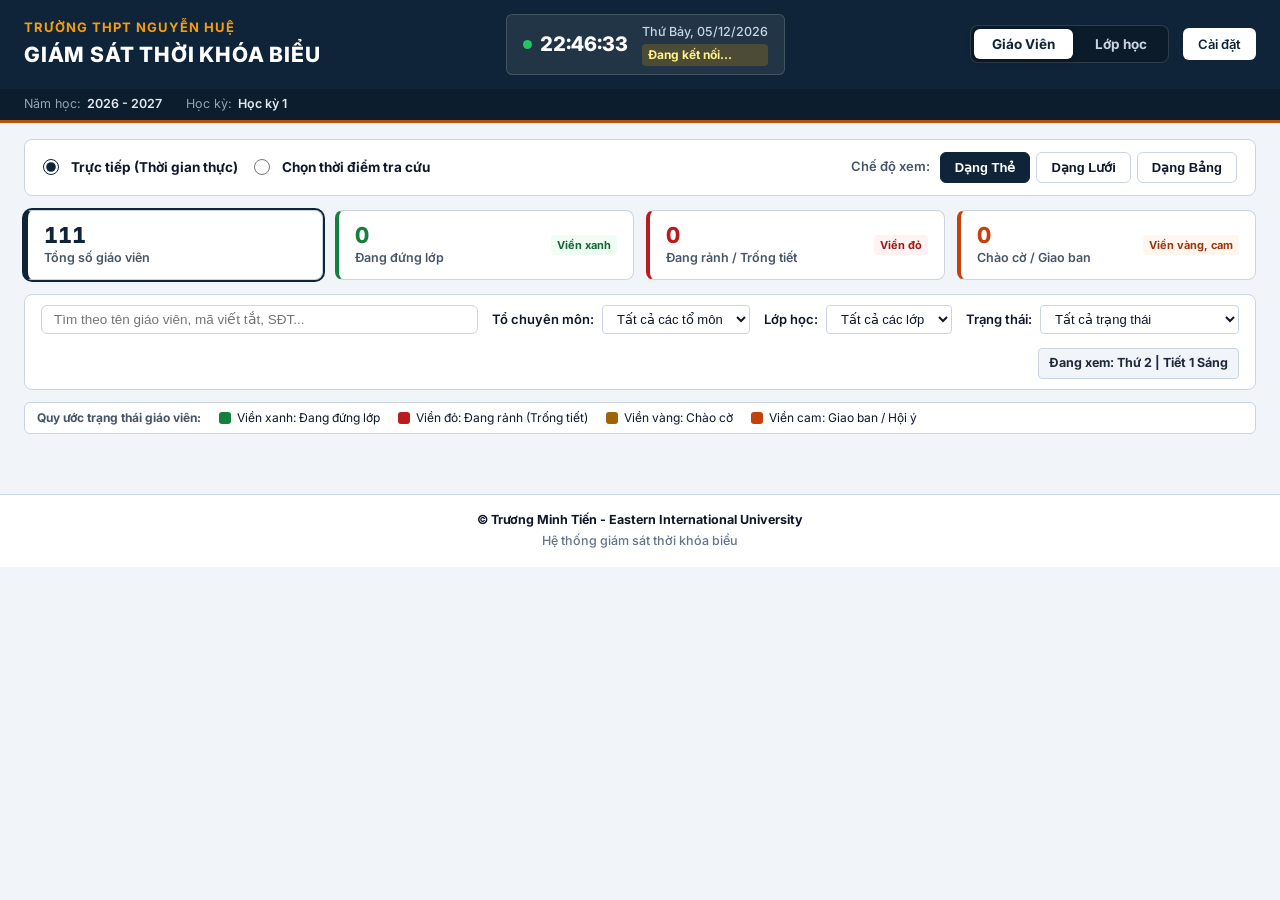
==== SourceCode/static/index.html @ 955590b8 "Security hardening: OWASP Top 10, remove demo login, enhance teacher profile display" ====
<!DOCTYPE html>
<html lang="vi">
<head>
    <meta charset="UTF-8">
    <meta name="viewport" content="width=device-width, initial-scale=1.0">
    <title>TRƯỜNG THPT NGUYỄN HUỆ - GIÁM SÁT THỜI KHÓA BIỂU</title>
    <link rel="stylesheet" href="style.css">
    <link rel="preconnect" href="https://fonts.googleapis.com">
    <link rel="preconnect" href="https://fonts.gstatic.com" crossorigin>
    <link href="https://fonts.googleapis.com/css2?family=Inter:wght@400;500;600;700;800&display=swap" rel="stylesheet">
    <!-- Google Identity Services for Google Login -->
    <script src="https://accounts.google.com/gsi/client" async defer></script>
</head>
<body>

    <!-- LOGIN GATE OVERLAY (Bảo vệ truy cập nội bộ khi chạy Web) -->
    <div class="login-gate-overlay" id="loginGateOverlay" style="display: none;">
        <div class="login-gate-card">
            <div class="login-gate-header">
                <div class="login-school-badge">THPT NGUYỄN HUỆ</div>
                <h2 class="login-gate-title">HỆ THỐNG GIÁM SÁT THỜI KHÓA BIỂU</h2>
                <p class="login-gate-subtitle">Cổng tra cứu thời khóa biểu & điều hành giảng dạy theo thời gian thực</p>
            </div>

            <div class="login-gate-body">
                <div class="login-notice-box">
                    <div class="login-notice-icon">
                        <svg width="20" height="20" viewBox="0 0 24 24" fill="none" stroke="currentColor" stroke-width="2">
                            <rect x="3" y="11" width="18" height="11" rx="2" ry="2"></rect>
                            <path d="M7 11V7a5 5 0 0 1 10 0v4"></path>
                        </svg>
                    </div>
                    <div>
                        <strong style="display: block; margin-bottom: 2px;">Cổng thông tin nội bộ nhà trường:</strong>
                        <span>Hệ thống chỉ dành cho Ban Giám hiệu và Cán bộ Giáo viên. Vui lòng đăng nhập bằng tài khoản Google do ngành cấp (<strong>@ninhthuan.edu.vn</strong>) để tiếp tục.</span>
                    </div>
                </div>

                <!-- Google Sign In Button Container -->
                <div class="google-signin-wrapper">
                    <div id="googleSignInBtnContainer"></div>
                </div>

                <!-- Login Alert Message -->
                <div class="login-error-alert" id="loginErrorAlert" style="display: none;"></div>
            </div>

            <div class="login-gate-footer">
                <div>&copy; Trương Minh Tiến - Eastern International University</div>
            </div>
        </div>
    </div>

    <!-- TOP HEADER -->
    <header class="app-header">
        <div class="header-container">
            <div class="header-branding">
                <div class="brand-titles">
                    <div class="school-name" id="schoolName">TRƯỜNG THPT NGUYỄN HUỆ</div>
                    <h1 class="system-title">GIÁM SÁT THỜI KHÓA BIỂU</h1>
                </div>
            </div>

            <!-- Real-time Live Badge -->
            <div class="header-live-panel">
                <div class="live-clock">
                    <span class="live-indicator"></span>
                    <span class="clock-time" id="liveClock">--:--:--</span>
                </div>
                <div class="live-date-period">
                    <span class="live-date" id="liveDate">Đang tải ngày...</span>
                    <span class="live-period-badge" id="livePeriodBadge">Đang kết nối...</span>
                </div>
            </div>

            <!-- Top Actions: 2 Navigation Tabs, User Profile & Cài Đặt Dropdown -->
            <div class="header-actions">
                <div class="header-nav-tabs">
                    <button class="nav-tab-btn active" id="btnNavTeacher" title="Chuyển sang Giám sát theo Giáo viên">
                        Giáo Viên
                    </button>
                    <button class="nav-tab-btn" id="btnNavClass" title="Chuyển sang Giám sát theo Lớp học">
                        Lớp học
                    </button>
                </div>

                <!-- User Profile Badge (Google Login) -->
                <div class="user-profile-badge" id="userProfileBadge" style="display: none;">
                    <img id="userAvatarImg" class="user-avatar" src="" alt="avatar" style="display: none;" />
                    <div id="userAvatarInitial" class="user-initial">GV</div>
                    <div class="user-info-text">
                        <span id="userDisplayName" class="user-name">Giáo viên</span>
                        <span id="userDisplayEmail" class="user-email">email@domain.com</span>
                    </div>
                </div>

                <div class="settings-dropdown-wrapper" id="settingsDropdownWrapper">
                    <button class="btn btn-settings-menu" id="btnSettingsToggle" type="button" title="Mở danh mục Cài đặt và Tiện ích">
                        Cài đặt
                    </button>
                    <div class="settings-dropdown-menu" id="settingsDropdownMenu" style="display: none;">
                        <button class="settings-menu-item" id="btnOpenUploadModal">
                            Nạp file TKB (Excel)
                        </button>
                        <button class="settings-menu-item" id="btnOpenBellModal">
                            Khung giờ học
                        </button>
                        <button class="settings-menu-item" id="btnOpenGuideModal">
                            Hướng dẫn sử dụng
                        </button>
                        <div class="settings-menu-divider"></div>
                        <button class="settings-menu-item item-danger" id="btnMenuLogout" style="display: none;">
                            Đăng xuất tài khoản
                        </button>
                        <button class="settings-menu-item item-danger" id="btnTriggerExit">
                            Thoát chương trình
                        </button>
                    </div>
                </div>
            </div>
        </div>

        <!-- SUB HEADER -->
        <div class="sub-header-bar">
            <div class="meta-tag">
                <span class="meta-label">Năm học:</span>
                <span class="meta-value" id="metaYear">2026 - 2027</span>
            </div>
            <div class="meta-tag">
                <span class="meta-label">Học kỳ:</span>
                <span class="meta-value" id="metaSemester">Học kỳ 1</span>
            </div>
        </div>
    </header>

    <!-- MAIN CONTAINER -->
    <main class="main-content">

        <!-- TIME CONTROLLER & VIEW SWITCHER (Dùng chung cho cả Giáo viên và Lớp học) -->
        <section class="control-panel card">
            <div class="panel-left">
                <!-- Mode Toggle -->
                <div class="time-mode-selector">
                    <label class="radio-label">
                        <input type="radio" name="timeMode" value="realtime" id="modeRealtime" checked>
                        <span class="radio-custom"></span>
                        <span class="mode-text"><strong>Trực tiếp (Thời gian thực)</strong></span>
                    </label>
                    <label class="radio-label">
                        <input type="radio" name="timeMode" value="custom" id="modeCustom">
                        <span class="radio-custom"></span>
                        <span class="mode-text"><strong>Chọn thời điểm tra cứu</strong></span>
                    </label>
                </div>

                <!-- Custom Pickers -->
                <div class="custom-time-pickers" id="customTimePickers" style="display: none;">
                    <div class="picker-group">
                        <label for="selectDay">Thứ:</label>
                        <select id="selectDay" class="form-select">
                            <option value="2">Thứ 2</option>
                            <option value="3">Thứ 3</option>
                            <option value="4">Thứ 4</option>
                            <option value="5">Thứ 5</option>
                            <option value="6">Thứ 6</option>
                            <option value="7">Thứ 7</option>
                        </select>
                    </div>

                    <div class="picker-group">
                        <label for="selectSession">Buổi:</label>
                        <select id="selectSession" class="form-select">
                            <option value="sang">Buổi Sáng</option>
                            <option value="chieu">Buổi Chiều</option>
                        </select>
                    </div>

                    <div class="picker-group">
                        <label for="selectPeriod">Tiết:</label>
                        <select id="selectPeriod" class="form-select">
                            <option value="1">Tiết 1</option>
                            <option value="2">Tiết 2</option>
                            <option value="3">Tiết 3</option>
                            <option value="4">Tiết 4</option>
                            <option value="5">Tiết 5</option>
                        </select>
                    </div>

                    <button class="btn btn-primary btn-sm" id="btnApplyCustomTime">Tra cứu</button>
                </div>
            </div>

            <div class="panel-right">
                <!-- View Mode Switcher: Dạng Thẻ, Dạng Lưới, Dạng Bảng -->
                <div class="view-switch-group">
                    <span class="view-label">Chế độ xem:</span>
                    <button class="btn-toggle active" id="btnViewCard" title="Xem danh sách thẻ chi tiết">
                        Dạng Thẻ
                    </button>
                    <button class="btn-toggle" id="btnViewGrid" title="Xem dạng lưới nhỏ gọn">
                        Dạng Lưới
                    </button>
                    <button class="btn-toggle" id="btnViewTable" title="Xem bảng thời khóa biểu tuần">
                        Dạng Bảng
                    </button>
                </div>
            </div>
        </section>

        <!-- ========================================================= -->
        <!-- TAB 1: QUẢN LÝ THEO GIÁO VIÊN                             -->
        <!-- ========================================================= -->
        <div id="sectionTeacherManagement">
            <!-- KPI STATS SUMMARY BAR FOR TEACHERS -->
            <section class="kpi-stats-grid">
                <div class="kpi-card kpi-total active" id="filterCardTotal" title="Bấm vào để xem tất cả giáo viên">
                    <div class="kpi-info">
                        <span class="kpi-num" id="statTotal">111</span>
                        <span class="kpi-title">Tổng số giáo viên</span>
                    </div>
                </div>

                <div class="kpi-card kpi-teaching" id="filterCardTeaching" title="Bấm vào để lọc giáo viên đang đứng lớp">
                    <div class="kpi-info">
                        <span class="kpi-num" id="statTeaching">0</span>
                        <span class="kpi-title">Đang đứng lớp</span>
                    </div>
                    <span class="kpi-badge">Viền xanh</span>
                </div>

                <div class="kpi-card kpi-free" id="filterCardFree" title="Bấm vào để lọc giáo viên đang rảnh">
                    <div class="kpi-info">
                        <span class="kpi-num" id="statFree">0</span>
                        <span class="kpi-title">Đang rảnh / Trống tiết</span>
                    </div>
                    <span class="kpi-badge">Viền đỏ</span>
                </div>

                <div class="kpi-card kpi-special" id="filterCardSpecial" title="Bấm vào để lọc giáo viên giao ban, chào cờ">
                    <div class="kpi-info">
                        <span class="kpi-num" id="statSpecial">0</span>
                        <span class="kpi-title">Chào cờ / Giao ban</span>
                    </div>
                    <span class="kpi-badge">Viền vàng, cam</span>
                </div>
            </section>

            <!-- FILTERS TOOLBAR FOR TEACHERS -->
            <section class="filter-toolbar card" id="filterToolbar">
                <div class="filter-item search-box">
                    <input type="text" id="searchInput" placeholder="Tìm theo tên giáo viên, mã viết tắt, SĐT..." autocomplete="off">
                    <button class="btn-clear" id="btnClearSearch" title="Xóa tìm kiếm">&times;</button>
                </div>

                <div class="filter-item">
                    <label for="filterSubject">Tổ chuyên môn:</label>
                    <select id="filterSubject" class="form-select">
                        <option value="all">Tất cả các tổ môn</option>
                    </select>
                </div>

                <div class="filter-item">
                    <label for="filterClass">Lớp học:</label>
                    <select id="filterClass" class="form-select">
                        <option value="all">Tất cả các lớp</option>
                    </select>
                </div>

                <div class="filter-item">
                    <label for="filterStatus">Trạng thái:</label>
                    <select id="filterStatus" class="form-select">
                        <option value="all">Tất cả trạng thái</option>
                        <option value="teaching">Đang đứng lớp (Viền xanh)</option>
                        <option value="free">Đang rảnh (Viền đỏ)</option>
                        <option value="special">Giao ban / Chào cờ</option>
                        <option value="homeroom">Có làm chủ nhiệm</option>
                    </select>
                </div>

                <div class="filter-item current-time-display">
                    <span class="badge-time" id="targetTimeLabel">Đang xem: Thứ 2 | Tiết 1 Sáng</span>
                </div>
            </section>

            <!-- LEGEND BAR FOR TEACHERS -->
            <section class="legend-bar" id="legendBar">
                <span class="legend-title">Quy ước trạng thái giáo viên:</span>
                <span class="legend-item"><span class="legend-dot dot-green"></span> Viền xanh: Đang đứng lớp</span>
                <span class="legend-item"><span class="legend-dot dot-red"></span> Viền đỏ: Đang rảnh (Trống tiết)</span>
                <span class="legend-item"><span class="legend-dot dot-yellow"></span> Viền vàng: Chào cờ</span>
                <span class="legend-item"><span class="legend-dot dot-orange"></span> Viền cam: Giao ban / Hội ý</span>
            </section>

            <!-- VIEW 1: DẠNG THẺ GIÁO VIÊN -->
            <section class="view-content" id="sectionCardView">
                <div class="teachers-card-grid" id="teachersCardGrid">
                    <!-- Populated via JS -->
                </div>
                <div class="empty-state" id="emptyStateCards" style="display: none;">
                    <h3>Không tìm thấy giáo viên nào</h3>
                    <p>Vui lòng thử lại với từ khóa hoặc bộ lọc khác.</p>
                    <button class="btn btn-secondary btn-sm" id="btnResetFiltersCards">Xóa bộ lọc</button>
                </div>
            </section>

            <!-- VIEW 2: DẠNG LƯỚI GIÁO VIÊN -->
            <section class="view-content" id="sectionGridView" style="display: none;">
                <div class="teachers-compact-grid" id="teachersCompactGrid">
                    <!-- Populated via JS -->
                </div>
                <div class="empty-state" id="emptyStateGrid" style="display: none;">
                    <h3>Không tìm thấy giáo viên nào</h3>
                    <p>Vui lòng thử lại với từ khóa hoặc bộ lọc khác.</p>
                    <button class="btn btn-secondary btn-sm" id="btnResetFiltersGrid">Xóa bộ lọc</button>
                </div>
            </section>

            <!-- VIEW 3: DẠNG BẢNG GIÁO VIÊN -->
            <section class="view-content" id="sectionTableView" style="display: none;">
                <div class="table-header-bar card">
                    <div>
                        <h3 class="section-title">BẢNG THỜI KHÓA BIỂU TOÀN TRƯỜNG THEO GIÁO VIÊN</h3>
                        <p class="section-subtitle">Bấm vào bất kỳ ô tiết học nào để xem danh sách giáo viên đứng lớp/rảnh. Bấm vào cột Tiết hoặc Khung giờ để chỉnh sửa giờ học.</p>
                    </div>
                    <div class="table-actions">
                        <button class="btn btn-secondary btn-sm" id="btnEditBellSchedule" title="Chỉnh sửa khung giờ vào học / tan học">
                            Chỉnh sửa khung giờ
                        </button>
                        <button class="btn btn-secondary btn-sm" id="btnRefreshTable" title="Tải lại bảng thời khóa biểu">
                            Làm mới
                        </button>
                    </div>
                </div>

                <div class="matrix-table-wrapper card">
                    <table class="matrix-table" id="matrixTable">
                        <thead>
                            <tr>
                                <th class="col-session">Buổi</th>
                                <th class="col-period">Tiết</th>
                                <th class="col-time">Khung giờ</th>
                                <th class="col-day">Thứ Hai</th>
                                <th class="col-day">Thứ Ba</th>
                                <th class="col-day">Thứ Tư</th>
                                <th class="col-day">Thứ Năm</th>
                                <th class="col-day">Thứ Sáu</th>
                                <th class="col-day">Thứ Bảy</th>
                            </tr>
                        </thead>
                        <tbody id="matrixTableBody">
                            <!-- Populated via JS -->
                        </tbody>
                    </table>
                </div>
            </section>
        </div>

        <!-- ========================================================= -->
        <!-- TAB 2: QUẢN LÝ THEO LỚP HỌC                               -->
        <!-- ========================================================= -->
        <div id="sectionClassManagement" style="display: none;">
            <!-- KPI STATS SUMMARY BAR FOR CLASSES -->
            <section class="kpi-stats-grid">
                <div class="kpi-card kpi-total active" id="filterCardClassTotal" title="Bấm vào để xem tất cả các lớp">
                    <div class="kpi-info">
                        <span class="kpi-num" id="statClassTotal">56</span>
                        <span class="kpi-title">Tổng số lớp học</span>
                    </div>
                </div>

                <div class="kpi-card kpi-teaching" id="filterCardClassLearning" title="Bấm vào để lọc lớp đang có tiết học">
                    <div class="kpi-info">
                        <span class="kpi-num" id="statClassLearning">0</span>
                        <span class="kpi-title">Lớp đang học</span>
                    </div>
                    <span class="kpi-badge">Viền xanh</span>
                </div>

                <div class="kpi-card kpi-free" id="filterCardClassFree" title="Bấm vào để lọc lớp đang trống tiết hoặc nghỉ">
                    <div class="kpi-info">
                        <span class="kpi-num" id="statClassFree">0</span>
                        <span class="kpi-title">Trống tiết / Đang nghỉ</span>
                    </div>
                    <span class="kpi-badge">Viền đỏ</span>
                </div>

                <div class="kpi-card kpi-special" id="filterCardClassSpecial" title="Bấm vào để lọc lớp chào cờ, sinh hoạt">
                    <div class="kpi-info">
                        <span class="kpi-num" id="statClassSpecial">0</span>
                        <span class="kpi-title">Chào cờ / Sinh hoạt</span>
                    </div>
                    <span class="kpi-badge">Viền vàng, cam</span>
                </div>
            </section>

            <!-- FILTERS TOOLBAR FOR CLASSES -->
            <section class="filter-toolbar card" id="filterToolbarClass">
                <div class="filter-item search-box">
                    <input type="text" id="searchClassInput" placeholder="Tìm theo tên lớp, môn học, giáo viên dạy, GVCN..." autocomplete="off">
                    <button class="btn-clear" id="btnClearSearchClass" title="Xóa tìm kiếm">&times;</button>
                </div>

                <div class="filter-item">
                    <label for="filterClassGrade">Khối học:</label>
                    <select id="filterClassGrade" class="form-select">
                        <option value="all">Tất cả các khối</option>
                        <option value="10">Khối 10</option>
                        <option value="11">Khối 11</option>
                        <option value="12">Khối 12</option>
                    </select>
                </div>

                <div class="filter-item">
                    <label for="filterClassSubject">Môn học đang học:</label>
                    <select id="filterClassSubject" class="form-select">
                        <option value="all">Tất cả các môn</option>
                    </select>
                </div>

                <div class="filter-item">
                    <label for="filterClassHomeroom">Giáo viên chủ nhiệm:</label>
                    <select id="filterClassHomeroom" class="form-select">
                        <option value="all">Tất cả GVCN</option>
                    </select>
                </div>

                <div class="filter-item">
                    <label for="filterClassStatus">Trạng thái:</label>
                    <select id="filterClassStatus" class="form-select">
                        <option value="all">Tất cả trạng thái</option>
                        <option value="learning">Đang học (Viền xanh)</option>
                        <option value="free">Trống tiết / Nghỉ (Viền đỏ)</option>
                        <option value="special">Chào cờ / Sinh hoạt</option>
                    </select>
                </div>

                <div class="filter-item current-time-display">
                    <span class="badge-time" id="targetTimeLabelClass">Đang xem: Thứ 2 | Tiết 1 Sáng</span>
                </div>
            </section>

            <!-- LEGEND BAR FOR CLASSES -->
            <section class="legend-bar" id="legendBarClass">
                <span class="legend-title">Quy ước trạng thái lớp học:</span>
                <span class="legend-item"><span class="legend-dot dot-green"></span> Viền xanh: Lớp đang học</span>
                <span class="legend-item"><span class="legend-dot dot-red"></span> Viền đỏ: Trống tiết (Đang nghỉ)</span>
                <span class="legend-item"><span class="legend-dot dot-yellow"></span> Viền vàng: Chào cờ</span>
                <span class="legend-item"><span class="legend-dot dot-orange"></span> Viền cam: Sinh hoạt / Chuyên đề</span>
            </section>

            <!-- VIEW 1: DẠNG THẺ LỚP HỌC -->
            <section class="view-content" id="sectionClassCardView">
                <div class="classes-card-grid" id="classesCardGrid">
                    <!-- Populated via JS -->
                </div>
                <div class="empty-state" id="emptyStateClassCards" style="display: none;">
                    <h3>Không tìm thấy lớp học nào</h3>
                    <p>Vui lòng thử lại với từ khóa hoặc bộ lọc khác.</p>
                    <button class="btn btn-secondary btn-sm" id="btnResetFiltersClassCards">Xóa bộ lọc</button>
                </div>
            </section>

            <!-- VIEW 2: DẠNG LƯỚI LỚP HỌC -->
            <section class="view-content" id="sectionClassGridView" style="display: none;">
                <div class="classes-compact-grid" id="classesCompactGrid">
                    <!-- Populated via JS -->
                </div>
                <div class="empty-state" id="emptyStateClassGrid" style="display: none;">
                    <h3>Không tìm thấy lớp học nào</h3>
                    <p>Vui lòng thử lại với từ khóa hoặc bộ lọc khác.</p>
                    <button class="btn btn-secondary btn-sm" id="btnResetFiltersClassGrid">Xóa bộ lọc</button>
                </div>
            </section>

            <!-- VIEW 3: DẠNG BẢNG LỚP HỌC -->
            <section class="view-content" id="sectionClassTableView" style="display: none;">
                <div class="table-header-bar card">
                    <div>
                        <h3 class="section-title">BẢNG THỜI KHÓA BIỂU TOÀN TRƯỜNG THEO LỚP HỌC</h3>
                        <p class="section-subtitle">Bấm vào bất kỳ ô tiết học nào để xem danh sách chi tiết các lớp học/lớp trống. Bấm vào cột Tiết hoặc Khung giờ để chỉnh sửa giờ học.</p>
                    </div>
                    <div class="table-actions">
                        <div class="picker-group-inline">
                            <label for="selectClassForSchedule" style="font-size: 13px; font-weight: 600; color: var(--text-muted);">Xem TKB 1 lớp:</label>
                            <select id="selectClassForSchedule" class="form-select form-select-sm" style="min-width: 140px;">
                                <option value="">-- Chọn lớp xem TKB --</option>
                            </select>
                        </div>
                        <button class="btn btn-secondary btn-sm" id="btnEditBellScheduleClass" title="Chỉnh sửa khung giờ vào học / tan học">
                            Chỉnh sửa khung giờ
                        </button>
                        <button class="btn btn-secondary btn-sm" id="btnRefreshClassTable" title="Tải lại bảng thời khóa biểu lớp">
                            Làm mới
                        </button>
                    </div>
                </div>

                <div class="matrix-table-wrapper card">
                    <table class="matrix-table" id="classMatrixTable">
                        <thead>
                            <tr>
                                <th class="col-session">Buổi</th>
                                <th class="col-period">Tiết</th>
                                <th class="col-time">Khung giờ</th>
                                <th class="col-day">Thứ Hai</th>
                                <th class="col-day">Thứ Ba</th>
                                <th class="col-day">Thứ Tư</th>
                                <th class="col-day">Thứ Năm</th>
                                <th class="col-day">Thứ Sáu</th>
                                <th class="col-day">Thứ Bảy</th>
                            </tr>
                        </thead>
                        <tbody id="classMatrixTableBody">
                            <!-- Populated via JS -->
                        </tbody>
                    </table>
                </div>
            </section>
        </div>

    </main>

    <!-- FOOTER COPYRIGHT -->
    <footer class="app-footer">
        <div class="footer-title">&copy; Trương Minh Tiến - Eastern International University</div>
        <div class="footer-sub">Hệ thống giám sát thời khóa biểu</div>
    </footer>

    <!-- MODAL 1: CHI TIẾT Ô TIẾT HỌC -->
    <div class="modal-overlay" id="cellDetailModal">
        <div class="modal-box modal-lg">
            <div class="modal-header">
                <div>
                    <h3 class="modal-title" id="cellDetailTitle">Chi tiết Tiết học</h3>
                    <p class="modal-subtitle" id="cellDetailSubtitle">Danh sách phân bổ giáo viên</p>
                </div>
                <button class="btn-close-modal" id="btnCloseCellModal">&times;</button>
            </div>
            <div class="modal-tabs">
                <button class="modal-tab active" id="tabTeaching">
                    Đang đứng lớp (<span id="countModalTeaching">0</span>)
                </button>
                <button class="modal-tab" id="tabFree">
                    Đang rảnh / Trống tiết (<span id="countModalFree">0</span>)
                </button>
                <button class="modal-tab" id="tabSpecialModal">
                    Giao ban / Chào cờ (<span id="countModalSpecial">0</span>)
                </button>
            </div>
            <div class="modal-body">
                <div class="tab-pane active" id="paneTeaching">
                    <div class="table-responsive">
                        <table class="data-table">
                            <thead>
                                <tr>
                                    <th width="45">STT</th>
                                    <th>Họ và Tên Giáo viên</th>
                                    <th>Số điện thoại</th>
                                    <th>Mã TKB</th>
                                    <th>Tổ Bộ Môn</th>
                                    <th>Môn Giảng Dạy</th>
                                    <th>Lớp Học</th>
                                </tr>
                            </thead>
                            <tbody id="tbodyTeaching"></tbody>
                        </table>
                    </div>
                </div>

                <div class="tab-pane" id="paneFree">
                    <div class="pane-action-bar">
                        <span class="text-muted">Danh sách giáo viên rảnh để bố trí dạy thay hoặc phân công việc:</span>
                        <button class="btn btn-secondary btn-sm" id="btnCopyFreeList">
                            Sao chép danh sách
                        </button>
                    </div>
                    <div class="table-responsive">
                        <table class="data-table">
                            <thead>
                                <tr>
                                    <th width="45">STT</th>
                                    <th>Họ và Tên Giáo viên</th>
                                    <th>Số điện thoại</th>
                                    <th>Mã TKB</th>
                                    <th>Tổ Bộ Môn</th>
                                    <th>Lớp Chủ Nhiệm</th>
                                    <th>Định mức (Tiết/tuần)</th>
                                </tr>
                            </thead>
                            <tbody id="tbodyFree"></tbody>
                        </table>
                    </div>
                </div>

                <div class="tab-pane" id="paneSpecial">
                    <div class="table-responsive">
                        <table class="data-table">
                            <thead>
                                <tr>
                                    <th width="45">STT</th>
                                    <th>Họ và Tên Giáo viên</th>
                                    <th>Số điện thoại</th>
                                    <th>Mã TKB</th>
                                    <th>Tổ Bộ Môn</th>
                                    <th>Nội dung Hoạt động</th>
                                </tr>
                            </thead>
                            <tbody id="tbodySpecial"></tbody>
                        </table>
                    </div>
                </div>
            </div>
            <div class="modal-footer">
                <button class="btn btn-secondary" id="btnDismissCellModal">Đóng</button>
            </div>
        </div>
    </div>

    <!-- MODAL 2: THỜI KHÓA BIỂU TUẦN CỦA GIÁO VIÊN -->
    <div class="modal-overlay" id="teacherScheduleModal">
        <div class="modal-box modal-lg">
            <div class="modal-header">
                <div>
                    <h3 class="modal-title" id="teacherModalName">Thời khóa biểu Giáo viên</h3>
                    <p class="modal-subtitle" id="teacherModalInfo">Tổ chuyên môn & Chủ nhiệm</p>
                </div>
                <button class="btn-close-modal" id="btnCloseTeacherModal">&times;</button>
            </div>
            <div class="modal-body">
                <div class="teacher-overview-card">
                    <div class="t-info-item"><strong>Mã TKB:</strong> <span id="tModalShort"></span></div>
                    <div class="t-info-item"><strong>Số điện thoại:</strong> <span id="tModalPhone"></span></div>
                    <div class="t-info-item"><strong>Tổ bộ môn:</strong> <span id="tModalSubject"></span></div>
                    <div class="t-info-item"><strong>Lớp chủ nhiệm:</strong> <span id="tModalCN"></span></div>
                    <div class="t-info-item"><strong>Tổng số tiết/tuần:</strong> <span id="tModalPeriods"></span></div>
                    <div class="t-info-item"><strong>Phân công:</strong> <span id="tModalDetails"></span></div>
                </div>

                <div class="table-responsive mt-3">
                    <table class="schedule-matrix-table">
                        <thead>
                            <tr>
                                <th>Buổi</th>
                                <th>Tiết</th>
                                <th>Thứ 2</th>
                                <th>Thứ 3</th>
                                <th>Thứ 4</th>
                                <th>Thứ 5</th>
                                <th>Thứ 6</th>
                                <th>Thứ 7</th>
                            </tr>
                        </thead>
                        <tbody id="tbodyTeacherSchedule"></tbody>
                    </table>
                </div>
            </div>
            <div class="modal-footer">
                <button class="btn btn-secondary" id="btnDismissTeacherModal">Đóng</button>
            </div>
        </div>
    </div>

    <!-- MODAL: THỜI KHÓA BIỂU TUẦN CỦA LỚP HỌC -->
    <div class="modal-overlay" id="classScheduleModal">
        <div class="modal-box modal-lg">
            <div class="modal-header">
                <div>
                    <h3 class="modal-title" id="classModalTitle">Thời khóa biểu Lớp học</h3>
                    <p class="modal-subtitle" id="classModalInfo">Thông tin lớp học & GVCN</p>
                </div>
                <button class="btn-close-modal" id="btnCloseClassModal">&times;</button>
            </div>
            <div class="modal-body">
                <div class="teacher-overview-card">
                    <div class="t-info-item"><strong>Lớp:</strong> <span id="cModalName"></span></div>
                    <div class="t-info-item"><strong>Khối:</strong> <span id="cModalGrade"></span></div>
                    <div class="t-info-item"><strong>Ca học:</strong> <span id="cModalShift"></span></div>
                    <div class="t-info-item"><strong>Giáo viên chủ nhiệm:</strong> <span id="cModalGVCN"></span></div>
                    <div class="t-info-item"><strong>SĐT GVCN:</strong> <span id="cModalGVCNPhone"></span></div>
                    <div class="t-info-item"><strong>Tổng số tiết học/tuần:</strong> <span id="cModalTotalPeriods"></span></div>
                </div>

                <h4 style="margin: 16px 0 8px; font-size: 14px; font-weight: 700; color: var(--primary-navy);">
                    BẢNG THỜI KHÓA BIỂU TUẦN CHI TIẾT (10 TIẾT)
                </h4>
                <div class="table-responsive">
                    <table class="schedule-matrix-table">
                        <thead>
                            <tr>
                                <th>Buổi</th>
                                <th>Tiết</th>
                                <th>Thứ Hai</th>
                                <th>Thứ Ba</th>
                                <th>Thứ Tư</th>
                                <th>Thứ Năm</th>
                                <th>Thứ Sáu</th>
                                <th>Thứ Bảy</th>
                            </tr>
                        </thead>
                        <tbody id="tbodyClassSchedule"></tbody>
                    </table>
                </div>
            </div>
            <div class="modal-footer">
                <button class="btn btn-secondary" id="btnDismissClassModal">Đóng</button>
            </div>
        </div>
    </div>

    <!-- MODAL: CHI TIẾT Ô TIẾT HỌC CỦA CÁC LỚP -->
    <div class="modal-overlay" id="classCellDetailModal">
        <div class="modal-box modal-lg">
            <div class="modal-header">
                <div>
                    <h3 class="modal-title" id="classCellDetailTitle">Chi tiết Tiết học - Toàn trường theo Lớp</h3>
                    <p class="modal-subtitle" id="classCellDetailSubtitle">Danh sách lớp đang học & trống tiết</p>
                </div>
                <button class="btn-close-modal" id="btnCloseClassCellModal">&times;</button>
            </div>
            <div class="modal-tabs">
                <button class="modal-tab active" id="tabClassLearning">
                    Lớp đang học (<span id="countClassModalLearning">0</span>)
                </button>
                <button class="modal-tab" id="tabClassFree">
                    Trống tiết / Nghỉ (<span id="countClassModalFree">0</span>)
                </button>
                <button class="modal-tab" id="tabClassSpecialModal">
                    Chào cờ / Sinh hoạt (<span id="countClassModalSpecial">0</span>)
                </button>
            </div>
            <div class="modal-body">
                <div class="tab-pane active" id="paneClassLearning">
                    <div class="table-responsive">
                        <table class="data-table">
                            <thead>
                                <tr>
                                    <th width="45">STT</th>
                                    <th>Lớp Học</th>
                                    <th>Khối</th>
                                    <th>Ca</th>
                                    <th>Môn Giảng Dạy</th>
                                    <th>Giáo viên Đứng lớp</th>
                                    <th>SĐT Giáo viên</th>
                                    <th>Giáo viên Chủ nhiệm</th>
                                </tr>
                            </thead>
                            <tbody id="tbodyClassLearning"></tbody>
                        </table>
                    </div>
                </div>

                <div class="tab-pane" id="paneClassFree">
                    <div class="pane-action-bar">
                        <span class="text-muted">Danh sách các lớp hiện đang trống tiết hoặc không có lịch học ở khung giờ này:</span>
                        <button class="btn btn-secondary btn-sm" id="btnCopyClassFreeList">
                            Sao chép danh sách
                        </button>
                    </div>
                    <div class="table-responsive">
                        <table class="data-table">
                            <thead>
                                <tr>
                                    <th width="45">STT</th>
                                    <th>Lớp Học</th>
                                    <th>Khối</th>
                                    <th>Ca học chính</th>
                                    <th>Giáo viên Chủ nhiệm</th>
                                    <th>SĐT GVCN</th>
                                    <th>Ghi chú</th>
                                </tr>
                            </thead>
                            <tbody id="tbodyClassFree"></tbody>
                        </table>
                    </div>
                </div>

                <div class="tab-pane" id="paneClassSpecial">
                    <div class="table-responsive">
                        <table class="data-table">
                            <thead>
                                <tr>
                                    <th width="45">STT</th>
                                    <th>Lớp Học</th>
                                    <th>Khối</th>
                                    <th>Nội dung Hoạt động</th>
                                    <th>Giáo viên Chủ nhiệm</th>
                                    <th>SĐT GVCN</th>
                                </tr>
                            </thead>
                            <tbody id="tbodyClassSpecial"></tbody>
                        </table>
                    </div>
                </div>
            </div>
            <div class="modal-footer">
                <button class="btn btn-secondary" id="btnDismissClassCellModal">Đóng</button>
            </div>
        </div>
    </div>

    <!-- MODAL 3: NẠP FILE EXCEL MỚI -->
    <div class="modal-overlay" id="uploadModal">
        <div class="modal-box">
            <div class="modal-header">
                <div>
                    <h3 class="modal-title">Nạp file Thời khóa biểu mới (Excel)</h3>
                    <p class="modal-subtitle">Tải lên file Excel (.xlsx, .xls) đã cập nhật</p>
                </div>
                <button class="btn-close-modal" id="btnCloseUploadModal">&times;</button>
            </div>
            <div class="modal-body">
                <div class="upload-guide-alert">
                    <strong>Định dạng file yêu cầu:</strong> File Excel thời khóa biểu chuẩn gồm các sheet:
                    <ul>
                        <li><code>PCGD</code>: Bảng phân công giảng dạy toàn trường.</li>
                        <li><code>TKB_GV_SC</code>: Thời khóa biểu giáo viên cả ngày.</li>
                        <li><code>TKB_LOP_SC</code>: Thời khóa biểu các lớp.</li>
                    </ul>
                </div>

                <div class="dropzone" id="dropzone">
                    <h4>Kéo thả file Excel vào đây</h4>
                    <p class="text-muted">hoặc bấm vào nút bên dưới để chọn file từ máy tính</p>
                    <input type="file" id="fileInput" accept=".xlsx, .xls" style="display: none;">
                    <button class="btn btn-primary btn-sm" id="btnBrowseFile">Chọn file Excel</button>
                    <div class="selected-file-info" id="selectedFileInfo" style="display: none;"></div>
                </div>

                <div class="upload-status" id="uploadStatus" style="display: none;"></div>
            </div>
            <div class="modal-footer">
                <button class="btn btn-secondary" id="btnDismissUploadModal">Hủy</button>
                <button class="btn btn-primary" id="btnSubmitUpload" disabled>Bắt đầu Nạp file</button>
            </div>
        </div>
    </div>

    <!-- MODAL: CÀI ĐẶT KHUNG GIỜ HỌC -->
    <div class="modal-overlay" id="bellScheduleModal">
        <div class="modal-box modal-lg" style="max-width: 780px;">
            <div class="modal-header">
                <div>
                    <h3 class="modal-title">CÀI ĐẶT KHUNG GIỜ HỌC</h3>
                    <p class="modal-subtitle">Cấu trúc chuẩn 10 tiết (5 tiết Sáng & 5 tiết Chiều) - Cho phép sửa thủ công từng tiết</p>
                </div>
                <button class="btn-close-modal" id="btnCloseBellModal">&times;</button>
            </div>
            <div class="modal-body">
                <div class="bell-modal-notice">
                    <strong>Hướng dẫn sử dụng:</strong> Thầy có thể gõ trực tiếp giờ bắt đầu và kết thúc (định dạng <code>HH:MM</code>, ví dụ: <code>07:00</code>, <code>07:45</code>) vào từng ô. Bấm nút <strong>Lưu</strong> ở từng dòng để cập nhật riêng tiết đó, hoặc bấm <strong>Lưu tất cả thay đổi</strong> ở góc dưới để cập nhật toàn bộ.
                </div>

                <div class="table-responsive mt-2">
                    <table class="bell-manage-table">
                        <thead>
                            <tr>
                                <th width="120">Buổi / Tiết</th>
                                <th>Giờ bắt đầu</th>
                                <th width="20" class="text-center">-</th>
                                <th>Giờ kết thúc</th>
                                <th width="110" class="text-center">Thời lượng</th>
                                <th width="90" class="text-center">Thao tác</th>
                            </tr>
                        </thead>
                        <tbody id="tbodyBellManage">
                            <!-- Populated dynamically via JS -->
                        </tbody>
                    </table>
                </div>

                <div class="bell-recess-info" id="bellRecessInfo">
                    <!-- Dynamic calculated recess & lunch breaks -->
                </div>
            </div>
            <div class="modal-footer" style="display: flex; justify-content: space-between; align-items: center;">
                <button class="btn btn-secondary" id="btnResetBellSchedule" style="color: #b91c1c; border-color: #fca5a5;">
                    Khôi phục giờ chuẩn
                </button>
                <div style="display: flex; gap: 8px;">
                    <button class="btn btn-secondary" id="btnDismissBellModal">Đóng</button>
                    <button class="btn btn-primary" id="btnSaveAllBellSchedule">Lưu tất cả thay đổi</button>
                </div>
            </div>
        </div>
    </div>

    <!-- MODAL 4: HƯỚNG DẪN SỬ DỤNG -->
    <div class="modal-overlay" id="guideModal">
        <div class="modal-box modal-lg" style="max-width: 920px;">
            <div class="modal-header">
                <div>
                    <h3 class="modal-title">HƯỚNG DẪN SỬ DỤNG HỆ THỐNG</h3>
                    <p class="modal-subtitle">Dành cho Thầy Hiệu trưởng và Ban Giám hiệu</p>
                </div>
                <button class="btn-close-modal" id="btnCloseGuideModal">&times;</button>
            </div>
            <div class="modal-body guide-modal-body">
                <!-- Mục 1: Ý nghĩa màu sắc -->
                <div class="guide-section">
                    <h4 class="guide-sec-title">1. Quy ước Màu sắc Trạng thái Giáo viên</h4>
                    <p class="guide-desc">Hệ thống phân biệt trạng thái giáo viên ngay tại thời điểm hiện tại thông qua viền màu sắc nét:</p>
                    <div class="guide-color-grid">
                        <div class="guide-color-item item-green">
                            <strong>Viền Xanh lá</strong>
                            <span>Giáo viên <strong>đang đứng lớp</strong> giảng dạy. Hiển thị rõ môn học và lớp đang dạy (ví dụ: Toán - 12A1).</span>
                        </div>
                        <div class="guide-color-item item-red">
                            <strong>Viền Đỏ</strong>
                            <span>Giáo viên <strong>không có tiết / đang rảnh</strong>. Dùng để nhanh chóng tìm giáo viên bố trí dạy thay hoặc họp đột xuất.</span>
                        </div>
                        <div class="guide-color-item item-yellow">
                            <strong>Viền Vàng</strong>
                            <span>Tiết <strong>Chào cờ</strong> toàn trường (thường vào đầu tuần Thứ 2).</span>
                        </div>
                        <div class="guide-color-item item-orange">
                            <strong>Viền Cam</strong>
                            <span>Tiết <strong>Giao ban / Hội ý</strong> hoặc sinh hoạt chuyên môn của trường.</span>
                        </div>
                    </div>
                    <div class="guide-img-container">
                        <img src="guide_images/guide_card_sample.png" alt="Mẫu thẻ giáo viên viền màu" class="guide-img" onerror="this.style.display='none'">
                        <span class="guide-caption">Hình 1: Thẻ giáo viên với viền màu trạng thái trực quan</span>
                    </div>
                </div>

                <!-- Mục 2: 3 Chế độ xem -->
                <div class="guide-section">
                    <h4 class="guide-sec-title">2. Ba Chế độ Xem (Thẻ, Lưới, Bảng)</h4>
                    <p class="guide-desc">Thầy có thể linh hoạt chuyển đổi giữa 3 chế độ xem trên thanh điều khiển:</p>
                    <div class="guide-img-container">
                        <img src="guide_images/guide_view_modes.png" alt="3 chế độ xem" class="guide-img" onerror="this.style.display='none'">
                        <span class="guide-caption">Hình 2: Các nút chuyển đổi chế độ xem</span>
                    </div>
                    <ul class="guide-list">
                        <li><strong>Dạng Thẻ:</strong> Hiển thị đầy đủ thông tin từng giáo viên (họ tên, mã TKB, tổ môn, lớp chủ nhiệm, định mức tiết). Bấm nút <em>"Xem TKB tuần"</em> trên thẻ để xem chi tiết toàn bộ lịch dạy cả tuần của thầy/cô đó.</li>
                        <li><strong>Dạng Lưới (Xem như album ảnh):</strong> Các ô thẻ nhỏ gọn xếp liền nhau dạng lưới, giúp Thầy nhìn bao quát cùng lúc 111 giáo viên toàn trường trên một màn hình duy nhất mà không phải cuộn trang nhiều. Bấm vào ô bất kỳ để mở lịch tuần.</li>
                        <li><strong>Dạng Bảng:</strong> Hiển thị toàn bộ thời khóa biểu nhà trường từ Thứ 2 đến Thứ 7 theo từng tiết (Sáng & Chiều). Ô tiết học đang diễn ra sẽ tự động phát sáng.</li>
                    </ul>
                </div>

                <!-- Mục 3: Lọc & Tìm kiếm nhanh -->
                <div class="guide-section">
                    <h4 class="guide-sec-title">3. Cách Lọc và Tra cứu Giáo viên</h4>
                    <p class="guide-desc">Thầy có thể lọc danh sách theo nhiều cách rất nhanh chóng:</p>
                    <div class="guide-img-container">
                        <img src="guide_images/guide_stat_boxes.png" alt="4 ô thống kê và lọc" class="guide-img" onerror="this.style.display='none'">
                        <span class="guide-caption">Hình 3: Bấm trực tiếp vào 4 ô thống kê để lọc nhanh</span>
                    </div>
                    <ul class="guide-list">
                        <li><strong>Bấm vào 4 ô thống kê trên cùng:</strong> Bấm ô <em>"Đang đứng lớp"</em> để lọc ngay các thầy cô đang dạy; bấm ô <em>"Đang rảnh"</em> để lọc thầy cô đang trống tiết; bấm <em>"Tổng số giáo viên"</em> để xem lại tất cả.</li>
                        <li><strong>Tìm kiếm theo tên:</strong> Gõ tên hoặc mã viết tắt vào ô tìm kiếm (ví dụ: <em>Hồng</em>, <em>Phi</em>, <em>Toán</em>...).</li>
                        <li><strong>Lọc theo Tổ chuyên môn:</strong> Chọn tổ Toán, Lí, Hóa, Văn, Ngoại ngữ... từ danh sách thả xuống.</li>
                        <li><strong>Tra cứu thời điểm khác:</strong> Chọn <em>"Chọn thời điểm tra cứu"</em> trên thanh điều khiển để xem trước lịch của bất kỳ Thứ / Buổi / Tiết nào trong tuần.</li>
                    </ul>
                </div>

                <!-- Mục 4: Bố trí dạy thay -->
                <div class="guide-section">
                    <h4 class="guide-sec-title">4. Cách Tìm Giáo viên để Bố trí Dạy thay</h4>
                    <ol class="guide-list-ordered">
                        <li>Chuyển sang <strong>Dạng Bảng</strong> (hoặc chọn Thứ/Tiết cần phân công).</li>
                        <li>Bấm trực tiếp vào ô tiết học cần tìm giáo viên dạy thay.</li>
                        <li>Trong cửa sổ chi tiết hiện ra, chuyển sang tab <strong>"Đang rảnh / Trống tiết"</strong>.</li>
                        <li>Bấm nút <strong>"Sao chép danh sách"</strong> để sao chép danh sách các thầy cô rảnh vào bộ nhớ tạm, sau đó dán vào Zalo/văn bản gửi cho bộ phận học vụ điều động ngay lập tức.</li>
                    </ol>
                    <div class="guide-img-container">
                        <img src="guide_images/guide_table_sample.png" alt="Chi tiết tiết học và danh sách giáo viên rảnh" class="guide-img" onerror="this.style.display='none'">
                        <span class="guide-caption">Hình 4: Xem danh sách giáo viên rảnh trong từng tiết</span>
                    </div>
                </div>

                <!-- Mục 5: Nạp file TKB mới & Thoát -->
                <div class="guide-section">
                    <h4 class="guide-sec-title">5. Nạp File Mới & Thoát Phần Mềm</h4>
                    <div class="guide-img-container">
                        <img src="guide_images/guide_buttons.png" alt="Nút Nạp file TKB, Hướng dẫn sử dụng và Thoát" class="guide-img" onerror="this.style.display='none'">
                        <span class="guide-caption">Hình 5: Các nút tác vụ trên thanh tiêu đề</span>
                    </div>
                    <ul class="guide-list">
                        <li><strong>Khi trường đổi Thời khóa biểu mới:</strong> Bấm nút <em>"Nạp file TKB (Excel)"</em> ở góc phải trên cùng, chọn file Excel TKB mới của trường. Hệ thống sẽ tự động cập nhật cơ sở dữ liệu và hiển thị lịch mới ngay trong 2 giây.</li>
                        <li><strong>Khi kết thúc làm việc (Thoát):</strong> Bấm nút <em>"Thoát"</em> màu đỏ ở góc phải trên cùng và bấm <em>"Xác nhận Thoát"</em>, hoặc bấm nút dấu nhân [X] ở góc cửa sổ. Phần mềm sẽ dừng máy chủ và đóng lại an toàn.</li>
                    </ul>
                </div>

                <!-- Mục 6: Chỉnh sửa khung giờ học -->
                <div class="guide-section">
                    <h4 class="guide-sec-title">6. Chỉnh sửa Khung Giờ Học (Cấu trúc 10 Tiết Chuẩn)</h4>
                    <p class="guide-desc">Khi nhà trường điều chỉnh giờ vào học hoặc giờ chuyển tiết, Thầy có thể chỉnh sửa khung giờ học rất dễ dàng và linh hoạt:</p>
                    <ul class="guide-list">
                        <li><strong>Cách 1 (Sửa nhanh trực tiếp trên bảng):</strong> Chuyển sang <strong>Dạng Bảng</strong>, bấm trực tiếp vào bất kỳ ô <em>Tiết</em> hoặc ô <em>Khung giờ</em> nào ở cột bên trái. Ô đó sẽ mở hộp sửa giờ ngay tại chỗ: Thầy gõ giờ bắt đầu và kết thúc rồi bấm nút <strong>Lưu</strong> (hoặc nhấn phím Enter) để lưu ngay.</li>
                        <li><strong>Cách 2 (Bảng quản lý 10 tiết):</strong> Bấm nút <em>"Khung giờ học"</em> trên thanh tiêu đề (hoặc nút <em>"Chỉnh sửa khung giờ"</em> ở Dạng Bảng). Màn hình sẽ hiện toàn bộ 10 tiết (5 tiết Sáng & 5 tiết Chiều). Thầy có thể gõ trực tiếp giờ học cho từng tiết và bấm <strong>Lưu</strong> ở từng dòng hoặc <strong>Lưu tất cả thay đổi</strong> ở cuối bảng.</li>
                        <li><strong>Nhập thủ công dễ dàng:</strong> Cho phép gõ phím trực tiếp các con số theo định dạng <code>HH:MM</code> (ví dụ: 07:15, 08:00) hoặc dùng bộ chọn giờ.</li>
                        <li><strong>Cố định 10 tiết:</strong> Hệ thống giữ nguyên cấu trúc chuẩn 10 tiết (Sáng: Tiết 1 - 5, Chiều: Tiết 1 - 5), chỉ cho phép điều chỉnh khung giờ để bảo toàn tính toàn vẹn học vụ.</li>
                        <li><strong>Tự động tính giờ ra chơi & nghỉ trưa:</strong> Khi thay đổi giờ tiết học, hệ thống sẽ tự động tính lại giờ ra chơi buổi sáng, nghỉ trưa và ra chơi buổi chiều. Đồng hồ giám sát và chỉ số thời gian thực trên thanh tiêu đề cũng sẽ tự động chuyển trạng thái theo giờ mới.</li>
                        <li><strong>Khôi phục giờ chuẩn:</strong> Bất cứ lúc nào Thầy muốn quay lại giờ ban đầu của trường (Sáng 7:00 - 11:20, Chiều 13:15 - 17:35), chỉ cần bấm nút <em>"Khôi phục giờ chuẩn"</em>.</li>
                    </ul>
                </div>
            </div>
            <div class="modal-footer">
                <button class="btn btn-primary" id="btnDismissGuideModal">Đã hiểu, đóng hướng dẫn</button>
            </div>
        </div>
    </div>

    <!-- IN-APP CONFIRMATION MODAL -->
    <div class="modal-overlay" id="appConfirmModal" style="display: none;">
        <div class="modal-box" style="max-width: 440px;">
            <div class="modal-header">
                <h3 class="modal-title" id="appConfirmTitle">Xác nhận</h3>
                <button class="btn-close-modal" id="btnCloseAppConfirm">&times;</button>
            </div>
            <div class="modal-body">
                <p id="appConfirmMessage" style="font-size: 14px; color: var(--text-main); line-height: 1.6;"></p>
            </div>
            <div class="modal-footer">
                <button class="btn btn-secondary" id="btnCancelAppConfirm">Hủy bỏ</button>
                <button class="btn btn-primary" id="btnOkAppConfirm">Đồng ý</button>
            </div>
        </div>
    </div>

    <!-- MODAL 5: XÁC NHẬN THOÁT HỆ THỐNG -->
    <div class="modal-overlay" id="exitConfirmModal">
        <div class="modal-box" style="max-width: 440px;">
            <div class="modal-header">
                <h3 class="modal-title" style="color: #991b1b;">Xác nhận Thoát Hệ thống</h3>
                <button class="btn-close-modal" id="btnCloseExitModal">&times;</button>
            </div>
            <div class="modal-body">
                <p style="font-size: 14px; color: var(--text-main); line-height: 1.6;">
                    Thầy có chắc chắn muốn thoát khỏi chương trình?<br>
                    Máy chủ giám sát thời khóa biểu tại chỗ sẽ được tắt an toàn.
                </p>
            </div>
            <div class="modal-footer">
                <button class="btn btn-secondary" id="btnCancelExit">Hủy bỏ</button>
                <button class="btn btn-danger" id="btnConfirmExit">Xác nhận Thoát</button>
            </div>
        </div>
    </div>

    <!-- FULLSCREEN SHUTDOWN SCREEN -->
    <div class="shutdown-screen" id="shutdownScreen" style="display: none;">
        <div class="shutdown-card">
            <h2>HỆ THỐNG ĐÃ TẮT AN TOÀN</h2>
            <p>Máy chủ giám sát thời khóa biểu đã dừng hoạt động thành công.</p>
            <p class="shutdown-hint">Thầy có thể đóng cửa sổ trình duyệt này hoặc đóng tab hiện tại.</p>
        </div>
    </div>

    <!-- TOAST NOTIFICATION CONTAINER -->
    <div class="toast-container" id="toastContainer"></div>

    <script src="app.js?v=2026092804"></script>
</body>
</html>
---- SourceCode/static/style.css ----
/* =========================================================
   STYLE: TRƯỜNG THPT NGUYỄN HUỆ - GIÁM SÁT THỜI KHÓA BIỂU
   Phong cách: Chuẩn mực sư phạm, hành chính trang trọng
   Tối giản, nghiêm túc, không icon trẻ con
   ========================================================= */

:root {
    --primary-navy: #0f2438;
    --navy-dark: #0a1724;
    --navy-light: #1e3a8a;
    --accent-gold: #b45309;
    
    /* Trạng thái giáo viên chuẩn hành chính */
    --color-green: #15803d;
    --color-green-bg: #f0fdf4;
    --color-green-text: #166534;
    
    --color-red: #b91c1c;
    --color-red-bg: #fef2f2;
    --color-red-text: #991b1b;
    
    --color-yellow: #a16207;
    --color-yellow-bg: #fefce8;
    --color-yellow-text: #854d0e;
    
    --color-orange: #c2410c;
    --color-orange-bg: #fff7ed;
    --color-orange-text: #9a3412;
    
    --bg-page: #f1f5f9;
    --bg-card: #ffffff;
    --text-main: #0f172a;
    --text-muted: #475569;
    --border-light: #cbd5e1;
    --border-subtle: #e2e8f0;
}

* {
    margin: 0;
    padding: 0;
    box-sizing: border-box;
}

body {
    font-family: 'Inter', -apple-system, BlinkMacSystemFont, "Segoe UI", Roboto, sans-serif;
    background-color: var(--bg-page);
    color: var(--text-main);
    line-height: 1.5;
}

/* ================== HEADER ================== */
.app-header {
    background-color: var(--primary-navy);
    color: #ffffff;
    border-bottom: 3px solid var(--accent-gold);
}

.header-container {
    max-width: 1440px;
    margin: 0 auto;
    padding: 14px 24px;
    display: flex;
    align-items: center;
    justify-content: space-between;
    gap: 20px;
    flex-wrap: wrap;
}

.header-branding {
    display: flex;
    align-items: center;
}

.brand-titles .school-name {
    font-size: 13px;
    font-weight: 700;
    letter-spacing: 1px;
    color: #f59e0b;
    text-transform: uppercase;
    margin-bottom: 2px;
}

.brand-titles .system-title {
    font-size: 21px;
    font-weight: 800;
    letter-spacing: 0.8px;
    color: #ffffff;
    text-transform: uppercase;
}

/* Real-time Clock Panel */
.header-live-panel {
    background: rgba(255, 255, 255, 0.08);
    border: 1px solid rgba(255, 255, 255, 0.15);
    border-radius: 6px;
    padding: 8px 16px;
    display: flex;
    align-items: center;
    gap: 14px;
}

.live-clock {
    display: flex;
    align-items: center;
    gap: 8px;
}

.live-indicator {
    width: 9px;
    height: 9px;
    background-color: #22c55e;
    border-radius: 50%;
    display: inline-block;
}

.clock-time {
    font-size: 20px;
    font-weight: 800;
    font-variant-numeric: tabular-nums;
    color: #ffffff;
}

.live-date-period {
    display: flex;
    flex-direction: column;
}

.live-date {
    font-size: 12.5px;
    color: #cbd5e1;
    font-weight: 500;
}

.live-period-badge {
    font-size: 12px;
    font-weight: 700;
    color: #fef08a;
    background: rgba(202, 138, 4, 0.25);
    padding: 2px 6px;
    border-radius: 4px;
    margin-top: 2px;
}

.header-actions {
    display: flex;
    align-items: center;
    gap: 14px;
}

/* Nav tabs: Giáo Viên / Lớp học */
.header-nav-tabs {
    display: flex;
    background: rgba(0, 0, 0, 0.25);
    padding: 3px;
    border-radius: 8px;
    border: 1px solid rgba(255, 255, 255, 0.15);
    gap: 4px;
}

.nav-tab-btn {
    background: transparent;
    color: #cbd5e1;
    font-size: 13.5px;
    font-weight: 700;
    border: none;
    padding: 7px 18px;
    border-radius: 6px;
    cursor: pointer;
    transition: all 0.2s ease;
    font-family: inherit;
}

.nav-tab-btn:hover {
    color: #ffffff;
    background: rgba(255, 255, 255, 0.1);
}

.nav-tab-btn.active {
    background: #ffffff;
    color: var(--primary-navy);
    box-shadow: 0 2px 8px rgba(0, 0, 0, 0.2);
}

/* Settings Dropdown */
.settings-dropdown-wrapper {
    position: relative;
    display: inline-block;
}

.btn-settings-menu {
    background: #ffffff;
    color: var(--primary-navy);
    font-size: 13px;
    font-weight: 700;
    border: 1px solid #cbd5e1;
    padding: 8px 16px;
    border-radius: 6px;
    cursor: pointer;
    transition: background 0.15s, box-shadow 0.15s;
    font-family: inherit;
    display: flex;
    align-items: center;
    gap: 6px;
}

.btn-settings-menu:hover {
    background: #f8fafc;
    box-shadow: 0 2px 6px rgba(0, 0, 0, 0.12);
}

.settings-dropdown-menu {
    position: absolute;
    right: 0;
    top: calc(100% + 6px);
    background: #ffffff;
    min-width: 210px;
    box-shadow: 0 10px 25px rgba(0, 0, 0, 0.25);
    border-radius: 8px;
    border: 1px solid #cbd5e1;
    z-index: 1000;
    padding: 6px 0;
    display: flex;
    flex-direction: column;
}

.settings-menu-item {
    text-align: left;
    width: 100%;
    background: none;
    border: none;
    padding: 10px 18px;
    font-size: 13px;
    font-weight: 600;
    color: var(--primary-navy);
    cursor: pointer;
    transition: background 0.15s;
    font-family: inherit;
}

.settings-menu-item:hover {
    background: #f1f5f9;
}

.settings-menu-item.item-danger {
    color: #dc2626;
}

.settings-menu-item.item-danger:hover {
    background: #fef2f2;
    color: #991b1b;
}

.settings-menu-divider {
    height: 1px;
    background: #e2e8f0;
    margin: 4px 0;
}

/* Sub-header Bar */
.sub-header-bar {
    max-width: 1440px;
    margin: 0 auto;
    padding: 6px 24px;
    background: rgba(0, 0, 0, 0.2);
    display: flex;
    align-items: center;
    gap: 24px;
    font-size: 12.5px;
}

.meta-tag {
    display: flex;
    gap: 6px;
}

.meta-label {
    color: #94a3b8;
}

.meta-value {
    color: #e2e8f0;
    font-weight: 600;
}

/* ================== MAIN CONTENT ================== */
.main-content {
    max-width: 1440px;
    margin: 16px auto;
    padding: 0 24px 30px;
}

.card {
    background: var(--bg-card);
    border-radius: 8px;
    border: 1px solid var(--border-light);
}

/* Control Panel */
.control-panel {
    padding: 12px 18px;
    margin-bottom: 14px;
    display: flex;
    align-items: center;
    justify-content: space-between;
    gap: 16px;
    flex-wrap: wrap;
}

.panel-left {
    display: flex;
    align-items: center;
    gap: 20px;
    flex-wrap: wrap;
}

.time-mode-selector {
    display: flex;
    align-items: center;
    gap: 16px;
}

.radio-label {
    display: flex;
    align-items: center;
    gap: 6px;
    cursor: pointer;
    font-size: 13.5px;
    user-select: none;
}

.radio-label input[type="radio"] {
    accent-color: var(--primary-navy);
    width: 16px;
    height: 16px;
}

.custom-time-pickers {
    display: flex;
    align-items: center;
    gap: 10px;
    background: #f8fafc;
    padding: 4px 10px;
    border-radius: 6px;
    border: 1px solid var(--border-light);
}

.picker-group {
    display: flex;
    align-items: center;
    gap: 6px;
    font-size: 13px;
    font-weight: 600;
}

.form-select {
    padding: 5px 10px;
    border: 1px solid #cbd5e1;
    border-radius: 4px;
    font-size: 13px;
    background-color: #ffffff;
    font-weight: 500;
    color: var(--text-main);
    outline: none;
}

.form-select:focus {
    border-color: var(--navy-light);
}

/* View Mode Buttons */
.view-switch-group {
    display: flex;
    align-items: center;
    gap: 6px;
}

.view-label {
    font-size: 13px;
    font-weight: 600;
    color: var(--text-muted);
    margin-right: 4px;
}

.btn-toggle {
    padding: 7px 14px;
    font-size: 13px;
    font-weight: 700;
    border: 1px solid #cbd5e1;
    background: #ffffff;
    color: var(--text-main);
    border-radius: 6px;
    cursor: pointer;
    transition: all 0.15s;
}

.btn-toggle:hover {
    background: #f1f5f9;
}

.btn-toggle.active {
    background: var(--primary-navy);
    color: #ffffff;
    border-color: var(--primary-navy);
}

/* ================== KPI STATS SUMMARY BAR ================== */
.kpi-stats-grid {
    display: grid;
    grid-template-columns: repeat(auto-fit, minmax(220px, 1fr));
    gap: 12px;
    margin-bottom: 14px;
}

.kpi-card {
    background: #ffffff;
    border-radius: 8px;
    padding: 12px 16px;
    display: flex;
    align-items: center;
    justify-content: space-between;
    border: 1px solid var(--border-light);
    cursor: pointer;
    transition: all 0.15s;
}

.kpi-card:hover {
    border-color: #64748b;
    background: #f8fafc;
}

.kpi-card.active {
    box-shadow: 0 0 0 2px var(--primary-navy);
}

.kpi-info {
    display: flex;
    flex-direction: column;
}

.kpi-num {
    font-size: 22px;
    font-weight: 800;
    line-height: 1.1;
    font-variant-numeric: tabular-nums;
}

.kpi-title {
    font-size: 12.5px;
    color: var(--text-muted);
    font-weight: 600;
    margin-top: 2px;
}

.kpi-badge {
    font-size: 11px;
    font-weight: 700;
    padding: 2px 6px;
    border-radius: 4px;
}

.kpi-total {
    border-left: 4px solid var(--primary-navy);
}
.kpi-total .kpi-num { color: var(--primary-navy); }

.kpi-teaching {
    border-left: 4px solid var(--color-green);
}
.kpi-teaching .kpi-num { color: var(--color-green); }
.kpi-teaching .kpi-badge { background: var(--color-green-bg); color: var(--color-green-text); }

.kpi-free {
    border-left: 4px solid var(--color-red);
}
.kpi-free .kpi-num { color: var(--color-red); }
.kpi-free .kpi-badge { background: var(--color-red-bg); color: var(--color-red-text); }

.kpi-special {
    border-left: 4px solid var(--color-orange);
}
.kpi-special .kpi-num { color: var(--color-orange); }
.kpi-special .kpi-badge { background: var(--color-orange-bg); color: var(--color-orange-text); }

/* ================== FILTER TOOLBAR ================== */
.filter-toolbar {
    padding: 10px 16px;
    margin-bottom: 12px;
    display: flex;
    align-items: center;
    gap: 14px;
    flex-wrap: wrap;
}

.filter-item {
    display: flex;
    align-items: center;
    gap: 8px;
    font-size: 13px;
    font-weight: 600;
}

.search-box {
    position: relative;
    flex: 1;
    min-width: 250px;
}

.search-box input {
    width: 100%;
    padding: 6px 30px 6px 12px;
    border: 1px solid #cbd5e1;
    border-radius: 6px;
    font-size: 13.5px;
    outline: none;
}

.search-box input:focus {
    border-color: var(--navy-light);
}

.btn-clear {
    position: absolute;
    right: 8px;
    background: none;
    border: none;
    font-size: 16px;
    color: #94a3b8;
    cursor: pointer;
    display: none;
}

.current-time-display {
    margin-left: auto;
}

.badge-time {
    background: #f1f5f9;
    color: #1e293b;
    border: 1px solid #cbd5e1;
    padding: 5px 10px;
    border-radius: 4px;
    font-weight: 700;
    font-size: 12.5px;
}

/* Legend Bar */
.legend-bar {
    display: flex;
    align-items: center;
    gap: 18px;
    margin-bottom: 14px;
    padding: 6px 12px;
    background: #ffffff;
    border-radius: 6px;
    border: 1px solid var(--border-light);
    font-size: 12px;
    flex-wrap: wrap;
}

.legend-title {
    font-weight: 700;
    color: var(--text-muted);
}

.legend-item {
    display: flex;
    align-items: center;
    gap: 6px;
}

.legend-dot {
    width: 12px;
    height: 12px;
    border-radius: 3px;
}

.dot-green { background: var(--color-green); }
.dot-red { background: var(--color-red); }
.dot-yellow { background: var(--color-yellow); }
.dot-orange { background: var(--color-orange); }

/* ================== VIEW 1: DẠNG THẺ (CARD VIEW) ================== */
.teachers-card-grid {
    display: grid;
    grid-template-columns: repeat(auto-fill, minmax(310px, 1fr));
    gap: 14px;
}

.teacher-card {
    background: #ffffff;
    border-radius: 8px;
    padding: 14px;
    display: flex;
    flex-direction: column;
    justify-content: space-between;
    transition: transform 0.15s, box-shadow 0.15s;
    border: 2.5px solid var(--border-light);
}

.teacher-card:hover {
    transform: translateY(-2px);
    box-shadow: 0 4px 6px rgba(0,0,0,0.08);
}

/* Borders */
.teacher-card.border-green { border-color: var(--color-green); }
.teacher-card.border-red { border-color: var(--color-red); }
.teacher-card.border-yellow { border-color: var(--color-yellow); }
.teacher-card.border-orange { border-color: var(--color-orange); }
.teacher-card.border-slate { border-color: #94a3b8; }
.grid-tile.border-slate { border-color: #94a3b8; }

.card-header-top {
    display: flex;
    align-items: flex-start;
    justify-content: space-between;
    gap: 10px;
    margin-bottom: 10px;
}

.teacher-identity {
    display: flex;
    align-items: center;
    gap: 10px;
}

.teacher-avatar {
    width: 38px;
    height: 38px;
    border-radius: 6px;
    background: #f1f5f9;
    color: var(--primary-navy);
    font-weight: 800;
    font-size: 14px;
    display: flex;
    align-items: center;
    justify-content: center;
    border: 1px solid var(--border-light);
    flex-shrink: 0;
}

.teacher-name-box {
    display: flex;
    flex-direction: column;
}

.teacher-name {
    font-size: 15px;
    font-weight: 700;
    color: var(--text-main);
    line-height: 1.25;
}

.teacher-shortcode {
    font-size: 12px;
    color: var(--text-muted);
}

.badge-tt {
    background: #f1f5f9;
    color: #475569;
    font-size: 11px;
    font-weight: 700;
    padding: 2px 6px;
    border-radius: 3px;
    border: 1px solid #cbd5e1;
}

.card-status-banner {
    padding: 6px 10px;
    border-radius: 4px;
    font-size: 13px;
    font-weight: 700;
    margin-bottom: 10px;
}

.badge-green { background: var(--color-green-bg); color: var(--color-green-text); }
.badge-red { background: var(--color-red-bg); color: var(--color-red-text); }
.badge-yellow { background: var(--color-yellow-bg); color: var(--color-yellow-text); }
.badge-orange { background: var(--color-orange-bg); color: var(--color-orange-text); }
.badge-slate { background: #f1f5f9; color: #475569; border: 1px solid #cbd5e1; }

.card-details-list {
    display: flex;
    flex-direction: column;
    gap: 5px;
    font-size: 12.5px;
    margin-bottom: 10px;
    border-top: 1px solid #f1f5f9;
    padding-top: 8px;
}

.detail-row {
    display: flex;
    justify-content: space-between;
}

.detail-label {
    color: var(--text-muted);
}

.detail-val {
    font-weight: 600;
    color: var(--text-main);
}

.tag-cn {
    background: #fef3c7;
    color: #92400e;
    font-weight: 700;
    padding: 1px 5px;
    border-radius: 3px;
}

.card-footer-action {
    display: flex;
    justify-content: flex-end;
    border-top: 1px solid #f1f5f9;
    padding-top: 8px;
}

.btn-card-schedule {
    background: none;
    border: none;
    color: var(--navy-light);
    font-size: 12px;
    font-weight: 700;
    cursor: pointer;
    padding: 3px 6px;
    border-radius: 3px;
}

.btn-card-schedule:hover {
    background: #eff6ff;
}

/* Phone styles */
.detail-phone {
    display: flex;
    align-items: center;
    justify-content: space-between;
    background: #f8fafc;
    padding: 3px 6px;
    border-radius: 4px;
    border: 1px dashed #cbd5e1;
    margin: 2px 0 4px 0;
}

.detail-phone .detail-val {
    display: flex;
    align-items: center;
    gap: 6px;
}

.phone-link {
    color: var(--primary-navy);
    font-weight: 700;
    text-decoration: none;
    font-size: 13px;
    letter-spacing: 0.3px;
    display: inline-flex;
    align-items: center;
    gap: 4px;
}

.phone-link:hover {
    text-decoration: underline;
    color: #1d4ed8;
}

.btn-copy-phone {
    background: #e2e8f0;
    border: 1px solid #cbd5e1;
    color: #334155;
    font-size: 11px;
    font-weight: 600;
    padding: 1px 5px;
    border-radius: 3px;
    cursor: pointer;
    transition: all 0.15s;
}

.btn-copy-phone:hover {
    background: #cbd5e1;
    color: #0f172a;
}

.tile-phone {
    font-size: 11.5px;
    margin-bottom: 4px;
    font-weight: 600;
}

.tile-phone a {
    color: var(--primary-navy);
    text-decoration: none;
}

.tile-phone a:hover {
    text-decoration: underline;
}

.table-phone-cell {
    white-space: nowrap;
    font-weight: 600;
}

.table-phone-cell a {
    color: var(--primary-navy);
    text-decoration: none;
}

.table-phone-cell a:hover {
    text-decoration: underline;
}

.text-not-found {
    color: #94a3b8;
    font-style: italic;
    font-weight: 500;
    font-size: 12px;
}

/* ================== VIEW 2: DẠNG LƯỚI (COMPACT PHOTO-LIKE GRID) ================== */
.teachers-compact-grid {
    display: grid;
    grid-template-columns: repeat(auto-fill, minmax(170px, 1fr));
    gap: 10px;
}

.grid-tile {
    background: #ffffff;
    border-radius: 6px;
    padding: 10px;
    display: flex;
    flex-direction: column;
    align-items: center;
    text-align: center;
    cursor: pointer;
    border: 2px solid var(--border-light);
    transition: transform 0.15s, border-color 0.15s, box-shadow 0.15s;
    min-height: 125px;
    justify-content: space-between;
}

.grid-tile:hover {
    transform: translateY(-2px);
    box-shadow: 0 4px 6px rgba(0,0,0,0.06);
}

.grid-tile.border-green { border-color: var(--color-green); }
.grid-tile.border-red { border-color: var(--color-red); }
.grid-tile.border-yellow { border-color: var(--color-yellow); }
.grid-tile.border-orange { border-color: var(--color-orange); }

.tile-avatar {
    width: 32px;
    height: 32px;
    border-radius: 50%;
    background: #f1f5f9;
    color: var(--primary-navy);
    font-weight: 800;
    font-size: 12px;
    display: flex;
    align-items: center;
    justify-content: center;
    border: 1px solid var(--border-light);
    margin-bottom: 4px;
}

.tile-name {
    font-size: 13px;
    font-weight: 700;
    color: var(--text-main);
    line-height: 1.25;
    margin-bottom: 2px;
    word-break: break-word;
}

.tile-meta {
    font-size: 11px;
    color: var(--text-muted);
    margin-bottom: 6px;
}

.tile-status-pill {
    width: 100%;
    padding: 3px 6px;
    border-radius: 3px;
    font-size: 11.5px;
    font-weight: 700;
    white-space: nowrap;
    overflow: hidden;
    text-overflow: ellipsis;
}

/* Empty state */
.empty-state {
    text-align: center;
    padding: 40px 20px;
    background: #ffffff;
    border-radius: 8px;
    border: 1px dashed #cbd5e1;
}

.empty-state h3 {
    font-size: 16px;
    color: var(--text-main);
    margin-bottom: 4px;
}

.empty-state p {
    color: var(--text-muted);
    font-size: 13px;
    margin-bottom: 12px;
}

/* ================== VIEW 3: DẠNG BẢNG (TIMETABLE TABLE) ================== */
.table-header-bar {
    padding: 14px 18px;
    margin-bottom: 12px;
    display: flex;
    align-items: center;
    justify-content: space-between;
}

.section-title {
    font-size: 16px;
    font-weight: 800;
    color: var(--primary-navy);
}

.section-subtitle {
    font-size: 13px;
    color: var(--text-muted);
    margin-top: 2px;
}

.matrix-table-wrapper {
    overflow-x: auto;
    padding: 12px;
}

.matrix-table {
    width: 100%;
    border-collapse: separate;
    border-spacing: 5px;
    font-size: 12.5px;
}

.matrix-table th {
    background: var(--primary-navy);
    color: #ffffff;
    padding: 10px 8px;
    font-weight: 700;
    text-align: center;
    border-radius: 4px;
}

.col-session { width: 75px; }
.col-period { width: 55px; }
.col-time { width: 145px; min-width: 145px; }
.col-day { min-width: 130px; }

.matrix-session-header {
    background: #e2e8f0;
    color: var(--primary-navy);
    font-weight: 800;
    text-align: center;
    padding: 8px;
    border-radius: 4px;
    vertical-align: middle;
}

.matrix-period-cell {
    background: #f8fafc;
    color: var(--text-main);
    font-weight: 700;
    text-align: center;
    border-radius: 4px;
    border: 1px solid var(--border-light);
}

.matrix-time-cell {
    background: #f8fafc;
    color: var(--text-muted);
    font-size: 11.5px;
    font-weight: 600;
    text-align: center;
    border-radius: 4px;
    border: 1px solid var(--border-light);
    white-space: nowrap;
}


.matrix-data-cell {
    background: #ffffff;
    border: 1.5px solid var(--border-light);
    border-radius: 6px;
    padding: 8px;
    cursor: pointer;
    transition: all 0.15s;
    vertical-align: top;
}

.matrix-data-cell:hover {
    border-color: var(--primary-navy);
    transform: scale(1.01);
}

.matrix-data-cell.active-now {
    border: 2.5px solid #0284c7;
    background: #f0f9ff;
}

.matrix-cell-content {
    display: flex;
    flex-direction: column;
    gap: 4px;
}

.cell-pill-teaching {
    background: var(--color-green-bg);
    color: var(--color-green-text);
    font-weight: 700;
    padding: 3px 6px;
    border-radius: 4px;
    font-size: 11.5px;
    display: flex;
    align-items: center;
    justify-content: space-between;
}

.cell-pill-free {
    background: var(--color-red-bg);
    color: var(--color-red-text);
    font-weight: 600;
    padding: 2px 6px;
    border-radius: 4px;
    font-size: 11px;
    display: flex;
    align-items: center;
    justify-content: space-between;
}

.cell-pill-special {
    background: var(--color-orange-bg);
    color: var(--color-orange-text);
    font-weight: 700;
    padding: 2px 6px;
    border-radius: 4px;
    font-size: 11px;
}

.recess-row td {
    background: #f1f5f9;
    text-align: center;
    color: #64748b;
    font-weight: 700;
    font-size: 11.5px;
    padding: 5px;
    border-radius: 4px;
}

/* ================== BUTTONS ================== */
.btn {
    display: inline-flex;
    align-items: center;
    justify-content: center;
    padding: 7px 14px;
    border-radius: 6px;
    font-size: 13px;
    font-weight: 600;
    cursor: pointer;
    border: 1px solid transparent;
}

.btn-primary {
    background: var(--primary-navy);
    color: #ffffff;
}

.btn-primary:hover {
    background: var(--navy-light);
}

.btn-secondary {
    background: #ffffff;
    color: var(--primary-navy);
    border: 1px solid #cbd5e1;
}

.btn-secondary:hover {
    background: #f8fafc;
}

.btn-danger {
    background: #991b1b;
    color: #ffffff;
}

.btn-danger:hover {
    background: #7f1d1d;
}

.btn-sm {
    padding: 5px 10px;
    font-size: 12px;
}

/* ================== MODALS ================== */
.modal-overlay {
    position: fixed;
    top: 0;
    left: 0;
    right: 0;
    bottom: 0;
    background: rgba(15, 23, 42, 0.65);
    display: flex;
    align-items: center;
    justify-content: center;
    z-index: 999;
    padding: 20px;
    opacity: 0;
    visibility: hidden;
    transition: opacity 0.2s, visibility 0.2s;
}

.modal-overlay.show {
    opacity: 1;
    visibility: visible;
}

.modal-box {
    background: #ffffff;
    border-radius: 8px;
    max-width: 580px;
    width: 100%;
    max-height: 90vh;
    display: flex;
    flex-direction: column;
    box-shadow: 0 10px 25px rgba(0,0,0,0.2);
    border: 1px solid var(--border-light);
}

.modal-lg {
    max-width: 860px;
}

.modal-header {
    padding: 14px 20px;
    border-bottom: 1px solid var(--border-light);
    display: flex;
    align-items: center;
    justify-content: space-between;
}

.modal-title {
    font-size: 16px;
    font-weight: 800;
    color: var(--primary-navy);
}

.modal-subtitle {
    font-size: 12.5px;
    color: var(--text-muted);
}

.btn-close-modal {
    background: none;
    border: none;
    font-size: 24px;
    color: #94a3b8;
    cursor: pointer;
    line-height: 1;
}

.btn-close-modal:hover {
    color: var(--text-main);
}

.modal-tabs {
    display: flex;
    padding: 0 20px;
    border-bottom: 1px solid var(--border-light);
    background: #f8fafc;
}

.modal-tab {
    padding: 10px 16px;
    font-size: 13px;
    font-weight: 700;
    border: none;
    background: none;
    cursor: pointer;
    color: var(--text-muted);
    border-bottom: 2.5px solid transparent;
}

.modal-tab.active {
    color: var(--primary-navy);
    border-bottom-color: var(--primary-navy);
    background: #ffffff;
}

.modal-body {
    padding: 16px 20px;
    overflow-y: auto;
    flex: 1;
}

.modal-footer {
    padding: 12px 20px;
    border-top: 1px solid var(--border-light);
    display: flex;
    justify-content: flex-end;
    gap: 10px;
    background: #f8fafc;
    border-radius: 0 0 8px 8px;
}

.tab-pane {
    display: none;
}

.tab-pane.active {
    display: block;
}

.pane-action-bar {
    display: flex;
    align-items: center;
    justify-content: space-between;
    margin-bottom: 10px;
    font-size: 12.5px;
}

/* Data Tables inside Modals */
.table-responsive {
    overflow-x: auto;
}

.data-table {
    width: 100%;
    border-collapse: collapse;
    font-size: 12.5px;
}

.data-table th {
    background: #f1f5f9;
    color: #334155;
    font-weight: 700;
    padding: 8px 10px;
    text-align: left;
    border-bottom: 1.5px solid var(--border-light);
}

.data-table td {
    padding: 8px 10px;
    border-bottom: 1px solid var(--border-light);
}

.data-table tbody tr:hover {
    background-color: #f8fafc;
}

/* Schedule Matrix inside Teacher Modal */
.teacher-overview-card {
    background: #f8fafc;
    border: 1px solid var(--border-light);
    border-radius: 6px;
    padding: 12px;
    display: grid;
    grid-template-columns: repeat(auto-fit, minmax(180px, 1fr));
    gap: 8px;
    font-size: 12.5px;
}

.schedule-matrix-table {
    width: 100%;
    border-collapse: collapse;
    font-size: 12px;
}

.schedule-matrix-table th, .schedule-matrix-table td {
    border: 1px solid var(--border-light);
    padding: 6px;
    text-align: center;
}

.schedule-matrix-table th {
    background: #f1f5f9;
    font-weight: 700;
}

.schedule-cell-occupied {
    background: var(--color-green-bg);
    color: var(--color-green-text);
    font-weight: 700;
    border-radius: 3px;
    padding: 3px;
}

.schedule-cell-special {
    background: var(--color-orange-bg);
    color: var(--color-orange-text);
    font-weight: 700;
    border-radius: 3px;
    padding: 3px;
}

/* Dropzone for Upload */
.upload-guide-alert {
    background: #eff6ff;
    border: 1px solid #bfdbfe;
    color: #1e40af;
    padding: 10px 14px;
    border-radius: 6px;
    font-size: 12.5px;
    margin-bottom: 14px;
}

.upload-guide-alert ul {
    margin-left: 20px;
    margin-top: 4px;
}

.dropzone {
    border: 2px dashed #cbd5e1;
    border-radius: 8px;
    padding: 28px 16px;
    text-align: center;
    background: #f8fafc;
    cursor: pointer;
    display: flex;
    flex-direction: column;
    align-items: center;
    gap: 8px;
}

.dropzone:hover, .dropzone.dragover {
    border-color: var(--navy-light);
    background: #eff6ff;
}

.selected-file-info {
    margin-top: 8px;
    font-size: 12.5px;
    font-weight: 700;
    color: var(--navy-light);
    background: #ffffff;
    padding: 4px 12px;
    border-radius: 14px;
    border: 1px solid #bfdbfe;
}

.upload-status {
    margin-top: 12px;
    padding: 8px 12px;
    border-radius: 6px;
    font-size: 12.5px;
    font-weight: 600;
}

.upload-status.success {
    background: var(--color-green-bg);
    color: var(--color-green-text);
    border: 1px solid #86efac;
}

.upload-status.error {
    background: var(--color-red-bg);
    color: var(--color-red-text);
    border: 1px solid #fca5a5;
}

/* ================== FULLSCREEN SHUTDOWN SCREEN ================== */
.shutdown-screen {
    position: fixed;
    top: 0;
    left: 0;
    right: 0;
    bottom: 0;
    background: #0f172a;
    color: #ffffff;
    display: flex;
    align-items: center;
    justify-content: center;
    z-index: 10000;
    padding: 20px;
}

.shutdown-card {
    background: #1e293b;
    border: 1px solid #334155;
    border-radius: 10px;
    padding: 36px 30px;
    text-align: center;
    max-width: 480px;
}

.shutdown-card h2 {
    color: #f87171;
    font-size: 20px;
    font-weight: 800;
    margin-bottom: 12px;
}

.shutdown-card p {
    color: #cbd5e1;
    font-size: 14px;
    line-height: 1.6;
}

.shutdown-hint {
    margin-top: 14px;
    color: #94a3b8;
    font-size: 13px;
}

/* ================== GUIDE MODAL STYLES ================== */
.guide-modal-body {
    padding: 20px 24px;
}

.guide-section {
    margin-bottom: 24px;
    padding-bottom: 18px;
    border-bottom: 1px solid var(--border-light);
}

.guide-section:last-child {
    border-bottom: none;
    margin-bottom: 0;
    padding-bottom: 0;
}

.guide-sec-title {
    font-size: 15px;
    font-weight: 800;
    color: var(--primary-navy);
    margin-bottom: 6px;
}

.guide-desc {
    font-size: 13px;
    color: var(--text-muted);
    margin-bottom: 12px;
}

.guide-color-grid {
    display: grid;
    grid-template-columns: repeat(auto-fit, minmax(220px, 1fr));
    gap: 10px;
    margin-bottom: 12px;
}

.guide-color-item {
    background: #f8fafc;
    border: 1px solid var(--border-light);
    border-radius: 6px;
    padding: 10px 12px;
    display: flex;
    flex-direction: column;
    gap: 4px;
    font-size: 12.5px;
}

.guide-color-item.item-green { border-left: 4px solid var(--color-green); }
.guide-color-item.item-red { border-left: 4px solid var(--color-red); }
.guide-color-item.item-yellow { border-left: 4px solid var(--color-yellow); }
.guide-color-item.item-orange { border-left: 4px solid var(--color-orange); }

.guide-color-item strong {
    font-size: 13px;
    color: var(--text-main);
}

.guide-img-container {
    background: #f8fafc;
    border: 1px solid var(--border-light);
    border-radius: 6px;
    padding: 10px;
    text-align: center;
    margin: 12px 0;
}

.guide-img {
    max-width: 100%;
    height: auto;
    border-radius: 4px;
    border: 1px solid #cbd5e1;
    box-shadow: 0 2px 4px rgba(0,0,0,0.06);
    display: inline-block;
}

.guide-caption {
    display: block;
    font-size: 11.5px;
    color: #64748b;
    margin-top: 6px;
    font-style: italic;
}

.guide-list, .guide-list-ordered {
    font-size: 13px;
    line-height: 1.6;
    padding-left: 20px;
    color: var(--text-main);
}

.guide-list li, .guide-list-ordered li {
    margin-bottom: 6px;
}

/* ================== FOOTER ================== */
.app-footer {
    text-align: center;
    padding: 16px 20px;
    color: var(--text-muted);
    font-size: 12.5px;
    border-top: 1px solid var(--border-light);
    background: #ffffff;
}

.footer-title {
    font-weight: 700;
    color: var(--text-main);
}

.footer-sub {
    font-weight: 500;
    color: #64748b;
    margin-top: 2px;
}

/* ================== BELL SCHEDULE & TIME EDITING ================== */
.editable-period-cell, .editable-time-cell {
    cursor: pointer;
    transition: all 0.15s ease;
    user-select: none;
    position: relative;
}

.editable-period-cell:hover, .editable-time-cell:hover {
    background: #eff6ff !important;
    border-color: #3b82f6 !important;
    color: #1d4ed8 !important;
}

.matrix-time-cell {
    position: relative;
    padding: 6px 8px !important;
}

.matrix-time-cell .time-range-text {
    display: inline-block;
    font-weight: 600;
}

.matrix-time-cell .time-edit-badge {
    display: inline-block;
    font-size: 10px;
    background: #e2e8f0;
    color: #475569;
    padding: 1px 5px;
    border-radius: 3px;
    margin-left: 5px;
    transition: all 0.15s;
    font-weight: 600;
    vertical-align: middle;
}

.matrix-time-cell:hover .time-edit-badge {
    background: #2563eb;
    color: #ffffff;
}

/* Inline Time Editor in Table */
.inline-bell-editor {
    display: inline-flex;
    align-items: center;
    gap: 4px;
    background: #ffffff;
    padding: 2px 4px;
    border-radius: 4px;
    box-shadow: 0 2px 8px rgba(0,0,0,0.12);
    border: 1.5px solid #2563eb;
    white-space: nowrap;
}

.inline-time-input {
    width: 48px;
    font-size: 13px;
    font-family: inherit;
    font-weight: 700;
    padding: 3px 2px;
    border: 1px solid #cbd5e1;
    border-radius: 3px;
    color: #0f172a;
    background: #ffffff;
    text-align: center;
    box-sizing: border-box;
}

.inline-time-input:focus {
    outline: none;
    border-color: #2563eb;
    background: #ffffff;
    box-shadow: 0 0 0 1px #2563eb;
}

.inline-time-input::-webkit-calendar-picker-indicator,
.bell-time-input::-webkit-calendar-picker-indicator {
    display: none !important;
    -webkit-appearance: none !important;
}

.inline-sep {
    font-weight: 700;
    color: #64748b;
    padding: 0 1px;
}

.btn-inline-save {
    background: var(--primary-navy);
    color: #ffffff;
    border: 1px solid var(--primary-navy);
    border-radius: 3px;
    padding: 3px 7px;
    font-size: 11px;
    font-weight: 700;
    cursor: pointer;
    line-height: 1.2;
}

.btn-inline-save:hover {
    background: #1d4ed8;
    border-color: #1d4ed8;
}

.btn-inline-cancel {
    background: #f1f5f9;
    color: #475569;
    border: 1px solid #cbd5e1;
    border-radius: 3px;
    padding: 3px 6px;
    font-size: 11px;
    font-weight: 600;
    cursor: pointer;
    line-height: 1.2;
}

.btn-inline-cancel:hover {
    background: #e2e8f0;
    color: #0f172a;
}


/* Bell Schedule Modal Styling */
.bell-modal-notice {
    background: #f0fdf4;
    border: 1px solid #bbf7d0;
    color: #166534;
    padding: 10px 14px;
    border-radius: 6px;
    font-size: 13px;
    line-height: 1.5;
    margin-bottom: 14px;
}

.bell-manage-table {
    width: 100%;
    border-collapse: collapse;
    font-size: 13px;
}

.bell-manage-table th {
    background: #f1f5f9;
    color: #334155;
    font-weight: 700;
    padding: 9px 10px;
    border-bottom: 2px solid #cbd5e1;
    text-align: left;
}

.bell-manage-table td {
    padding: 8px 10px;
    border-bottom: 1px solid #e2e8f0;
    vertical-align: middle;
}

.bell-manage-table tr:hover {
    background: #f8fafc;
}

.bell-manage-table tr.highlight-target {
    background: #fef9c3 !important;
    outline: 2px solid #eab308;
}

.bell-session-divider {
    background: #e2e8f0 !important;
    color: var(--primary-navy);
    font-weight: 800;
    font-size: 12px;
    letter-spacing: 0.5px;
    padding: 7px 10px !important;
}

.bell-recess-row {
    background: #f8fafc;
    color: #64748b;
    font-style: italic;
    font-size: 12px;
}

.bell-recess-row td {
    padding: 6px 10px !important;
    border-bottom: 1px dashed #cbd5e1;
}

.bell-time-input {
    width: 110px;
    padding: 6px 8px;
    font-size: 13px;
    font-weight: 700;
    color: #0f172a;
    border: 1.5px solid #cbd5e1;
    border-radius: 4px;
    background: #ffffff;
    text-align: center;
    font-family: inherit;
    transition: border-color 0.15s;
}

.bell-time-input:focus {
    outline: none;
    border-color: #2563eb;
    box-shadow: 0 0 0 2px rgba(37,99,235,0.15);
}

.btn-save-period-row {
    background: #f1f5f9;
    border: 1px solid #cbd5e1;
    color: #334155;
    padding: 5px 12px;
    border-radius: 4px;
    font-size: 12px;
    font-weight: 600;
    cursor: pointer;
    transition: all 0.15s;
}

.btn-save-period-row:hover {
    background: #2563eb;
    color: #ffffff;
    border-color: #2563eb;
}

.bell-recess-info {
    margin-top: 14px;
    background: #f8fafc;
    border: 1px solid #e2e8f0;
    border-radius: 8px;
    padding: 12px;
    display: grid;
    grid-template-columns: repeat(3, 1fr);
    gap: 12px;
}

.summary-col {
    background: #ffffff;
    border: 1px solid #cbd5e1;
    border-radius: 6px;
    padding: 10px 12px;
    text-align: center;
    display: flex;
    flex-direction: column;
    justify-content: center;
    box-shadow: 0 1px 3px rgba(0,0,0,0.04);
}

.summary-col.summary-col-center {
    background: #f1f5f9;
    border-color: #94a3b8;
}

.summary-col-label {
    font-size: 11px;
    font-weight: 800;
    color: var(--primary-navy);
    letter-spacing: 0.5px;
    margin-bottom: 4px;
}

.summary-col-time {
    font-size: 15px;
    font-weight: 800;
    color: #0f172a;
    margin-bottom: 4px;
}

.summary-col-sub {
    font-size: 12px;
    color: #475569;
}

.summary-col-sub strong {
    color: #0f172a;
}


/* ================== TOAST NOTIFICATIONS ================== */
.toast-container {
    position: fixed;
    top: 20px;
    right: 20px;
    z-index: 99999;
    display: flex;
    flex-direction: column;
    gap: 8px;
    pointer-events: none;
}

.toast {
    pointer-events: auto;
    background: #0f2438;
    color: #ffffff;
    padding: 11px 18px;
    border-radius: 6px;
    font-size: 13.5px;
    font-weight: 600;
    box-shadow: 0 4px 14px rgba(0,0,0,0.25);
    display: flex;
    align-items: center;
    gap: 8px;
    animation: toastSlideIn 0.25s ease-out;
    border-left: 4px solid #16a34a;
    max-width: 400px;
}

.toast.toast-error {
    border-left-color: #dc2626;
}

.toast.toast-info {
    border-left-color: #2563eb;
}

@keyframes toastSlideIn {
    from {
        transform: translateX(50px);
        opacity: 0;
    }
    to {
        transform: translateX(0);
        opacity: 1;
    }
}

/* ================== CLASS MANAGEMENT STYLES ================== */
.classes-card-grid {
    display: grid;
    grid-template-columns: repeat(auto-fill, minmax(320px, 1fr));
    gap: 16px;
    margin-top: 14px;
}

.class-card {
    background: #ffffff;
    border-radius: 8px;
    border: 1px solid var(--border-light);
    border-left-width: 5px;
    padding: 16px;
    box-shadow: var(--shadow-sm);
    display: flex;
    flex-direction: column;
    justify-content: space-between;
    transition: transform 0.15s, box-shadow 0.15s;
}

.class-card:hover {
    transform: translateY(-2px);
    box-shadow: var(--shadow-md);
}

.class-card-header {
    display: flex;
    justify-content: space-between;
    align-items: flex-start;
    margin-bottom: 12px;
}

.class-title-wrap {
    display: flex;
    align-items: baseline;
    gap: 8px;
}

.class-name-title {
    font-size: 21px;
    font-weight: 800;
    color: var(--primary-navy);
}

.class-shift-badge {
    font-size: 11px;
    font-weight: 700;
    padding: 2px 7px;
    border-radius: 4px;
    background: #f1f5f9;
    color: #475569;
    text-transform: uppercase;
}

.class-card-body {
    display: flex;
    flex-direction: column;
    gap: 8px;
    font-size: 13px;
    margin-bottom: 14px;
}

.class-info-row {
    display: flex;
    justify-content: space-between;
    gap: 8px;
}

.class-info-label {
    color: var(--text-muted);
    font-weight: 500;
    flex-shrink: 0;
}

.class-info-val {
    font-weight: 600;
    color: var(--text-main);
    text-align: right;
    word-break: break-word;
}

.class-card-footer {
    display: flex;
    justify-content: flex-end;
    padding-top: 10px;
    border-top: 1px solid #f1f5f9;
}

/* Classes Compact Grid */
.classes-compact-grid {
    display: grid;
    grid-template-columns: repeat(auto-fill, minmax(170px, 1fr));
    gap: 12px;
    margin-top: 14px;
}

.class-compact-card {
    background: #ffffff;
    border-radius: 6px;
    border: 1px solid var(--border-light);
    border-left-width: 4px;
    padding: 10px 12px;
    box-shadow: var(--shadow-sm);
    cursor: pointer;
    transition: all 0.15s ease;
    display: flex;
    flex-direction: column;
    gap: 4px;
}

.class-compact-card:hover {
    transform: translateY(-2px);
    box-shadow: var(--shadow-md);
    border-color: #94a3b8;
}

.class-compact-header {
    display: flex;
    justify-content: space-between;
    align-items: center;
}

.class-compact-name {
    font-size: 16px;
    font-weight: 800;
    color: var(--primary-navy);
}

.class-compact-subject {
    font-size: 12.5px;
    font-weight: 700;
    color: #1e293b;
    white-space: nowrap;
    overflow: hidden;
    text-overflow: ellipsis;
}

.class-compact-subtext {
    font-size: 11.5px;
    color: var(--text-muted);
    white-space: nowrap;
    overflow: hidden;
    text-overflow: ellipsis;
}

.picker-group-inline {
    display: flex;
    align-items: center;
    gap: 8px;
}

/* =========================================================
   LOGIN GATE & AUTHENTICATION STYLES (WEB / GOOGLE LOGIN)
   ========================================================= */
.login-gate-overlay {
    position: fixed;
    top: 0;
    left: 0;
    width: 100vw;
    height: 100vh;
    background: radial-gradient(circle at center, #1e293b 0%, #0f172a 100%);
    z-index: 999999;
    display: flex;
    align-items: center;
    justify-content: center;
    padding: 20px;
    box-sizing: border-box;
}

.login-gate-card {
    max-width: 460px;
    width: 100%;
    background: #ffffff;
    border-radius: 12px;
    box-shadow: 0 25px 50px -12px rgba(0, 0, 0, 0.45);
    padding: 32px 28px;
    text-align: center;
    box-sizing: border-box;
    border: 1px solid rgba(255, 255, 255, 0.15);
}

.login-school-badge {
    background: #e0f2fe;
    color: #0369a1;
    font-size: 11px;
    font-weight: 800;
    padding: 4px 12px;
    border-radius: 20px;
    display: inline-block;
    letter-spacing: 0.8px;
    margin-bottom: 10px;
}

.login-gate-title {
    color: var(--primary-navy, #0f2744);
    font-size: 19px;
    font-weight: 800;
    line-height: 1.35;
    margin: 0 0 6px;
}

.login-gate-subtitle {
    color: #64748b;
    font-size: 13px;
    font-weight: 500;
    margin: 0 0 22px;
}

.login-notice-box {
    background: #f8fafc;
    border: 1px solid #e2e8f0;
    border-radius: 8px;
    padding: 12px 14px;
    display: flex;
    gap: 10px;
    text-align: left;
    font-size: 12px;
    color: #334155;
    line-height: 1.45;
    margin-bottom: 22px;
}

.login-notice-icon {
    color: #0284c7;
    flex-shrink: 0;
    margin-top: 2px;
}

.google-signin-wrapper {
    display: flex;
    justify-content: center;
    min-height: 44px;
    margin-bottom: 12px;
}

.login-divider {
    text-align: center;
    position: relative;
    margin: 18px 0 14px;
}

.login-divider::before {
    content: '';
    position: absolute;
    top: 50%;
    left: 0;
    right: 0;
    height: 1px;
    background: #e2e8f0;
}

.login-divider span {
    position: relative;
    background: #ffffff;
    padding: 0 12px;
    font-size: 11px;
    font-weight: 700;
    color: #94a3b8;
    letter-spacing: 0.5px;
}

.demo-login-wrapper {
    margin-top: 10px;
}

.demo-login-hint {
    font-size: 11px;
    color: #94a3b8;
    margin: 6px 0 0;
}

.login-error-alert {
    background: #fef2f2;
    border: 1px solid #fecaca;
    color: #b91c1c;
    padding: 10px 14px;
    border-radius: 6px;
    font-size: 12.5px;
    margin-top: 14px;
    text-align: left;
}

.login-gate-footer {
    border-top: 1px solid #f1f5f9;
    padding-top: 16px;
    margin-top: 24px;
    font-size: 11.5px;
    color: #94a3b8;
    line-height: 1.4;
}

/* User Profile Badge in Header */
.user-profile-badge {
    display: flex;
    align-items: center;
    gap: 10px;
    background: rgba(255, 255, 255, 0.15);
    border: 1px solid rgba(255, 255, 255, 0.28);
    padding: 5px 14px;
    border-radius: 24px;
    color: #ffffff;
    box-shadow: 0 2px 6px rgba(0, 0, 0, 0.12);
}

.user-avatar, .user-initial {
    width: 32px;
    height: 32px;
    border-radius: 50%;
    object-fit: cover;
    flex-shrink: 0;
    box-shadow: 0 1px 3px rgba(0, 0, 0, 0.2);
}

.user-initial {
    background: #0284c7;
    color: #ffffff;
    font-size: 13px;
    font-weight: 700;
    display: flex;
    align-items: center;
    justify-content: center;
}

.user-info-text {
    display: flex;
    flex-direction: column;
    text-align: left;
    line-height: 1.25;
}

.user-name {
    font-size: 13px;
    font-weight: 700;
    color: #ffffff;
    max-width: 240px;
    white-space: nowrap;
    overflow: hidden;
    text-overflow: ellipsis;
}

.user-email {
    font-size: 11px;
    color: #7dd3fc;
    font-weight: 500;
    max-width: 260px;
    white-space: nowrap;
    overflow: hidden;
    text-overflow: ellipsis;
}

.btn-logout-small {
    background: rgba(239, 68, 68, 0.2);
    border: 1px solid rgba(239, 68, 68, 0.4);
    color: #fca5a5;
    font-size: 10.5px;
    font-weight: 600;
    padding: 3px 8px;
    border-radius: 12px;
    cursor: pointer;
    transition: all 0.15s ease;
    white-space: nowrap;
}

.btn-logout-small:hover {
    background: rgba(239, 68, 68, 0.4);
    color: #ffffff;
}

/* Mobile Responsive Optimization for Web View */
@media (max-width: 768px) {
    .header-container {
        flex-direction: column;
        gap: 12px;
        align-items: stretch;
    }
    
    .header-live-panel {
        justify-content: space-between;
        width: 100%;
    }
    
    .header-actions {
        width: 100%;
        justify-content: space-between;
        flex-wrap: wrap;
        gap: 8px;
    }
    
    .user-profile-badge {
        order: 3;
        width: 100%;
        justify-content: space-between;
    }
    
    .user-name {
        max-width: 200px;
    }
    
    .user-email {
        max-width: 200px;
    }
    
    .control-panel {
        flex-direction: column;
        gap: 12px;
    }
    
    .control-row {
        flex-direction: column;
        align-items: stretch;
        gap: 8px;
    }
    
    .filter-group {
        width: 100%;
    }
    
    .filter-group select, .filter-group input {
        width: 100% !important;
    }
    
    .teachers-compact-grid, .classes-compact-grid {
        grid-template-columns: repeat(auto-fill, minmax(140px, 1fr)) !important;
    }
}
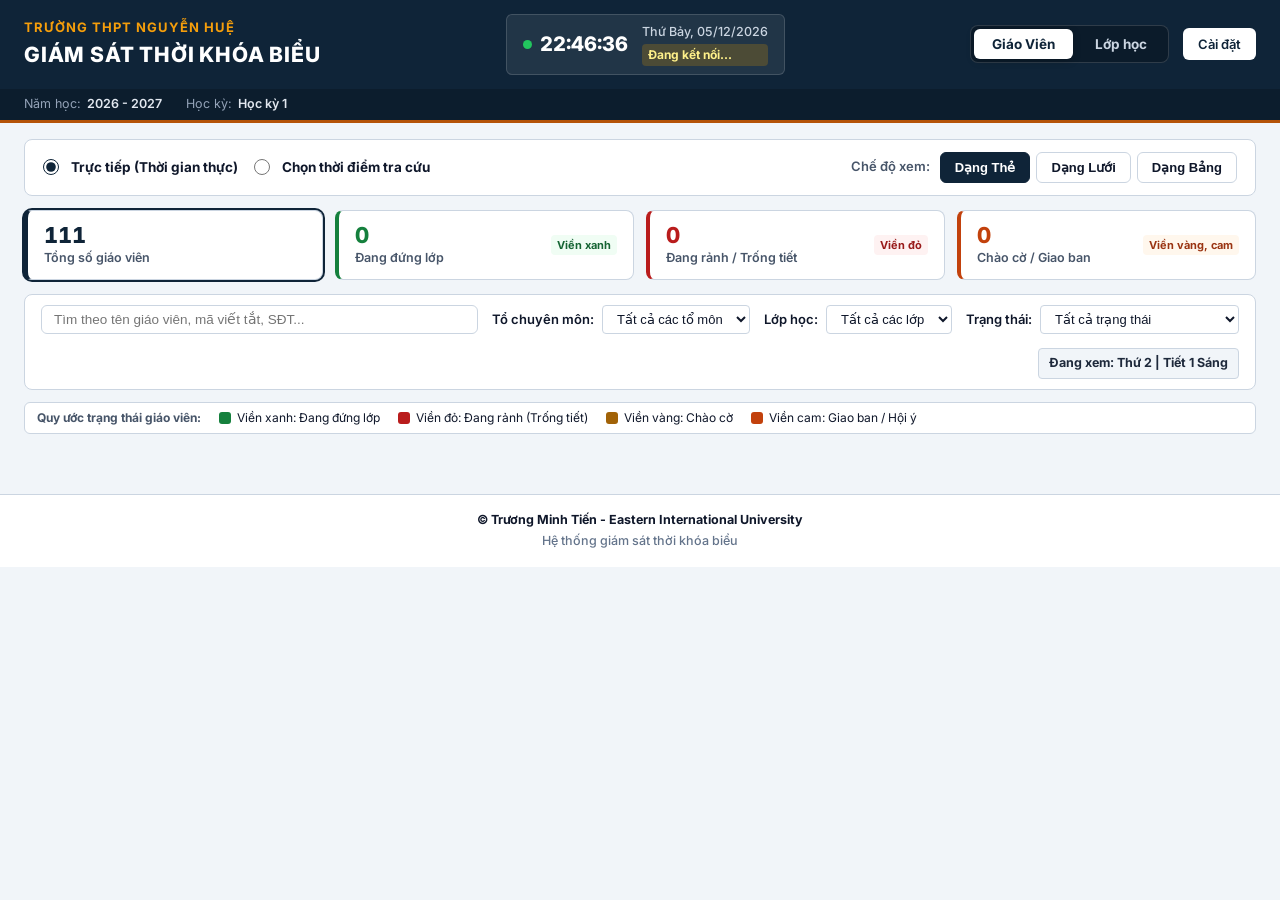
==== commit 6fc014ba: "Support mobile login redirect flow (ux_mode: redirect) to prevent blank popup screen on smartphones" ====
--- a/SourceCode/static/index.html
+++ b/SourceCode/static/index.html
@@ -1051,6 +1051,6 @@
     <!-- TOAST NOTIFICATION CONTAINER -->
     <div class="toast-container" id="toastContainer"></div>
 
-    <script src="app.js?v=2026092804"></script>
+    <script src="app.js?v=2026092805"></script>
 </body>
 </html>
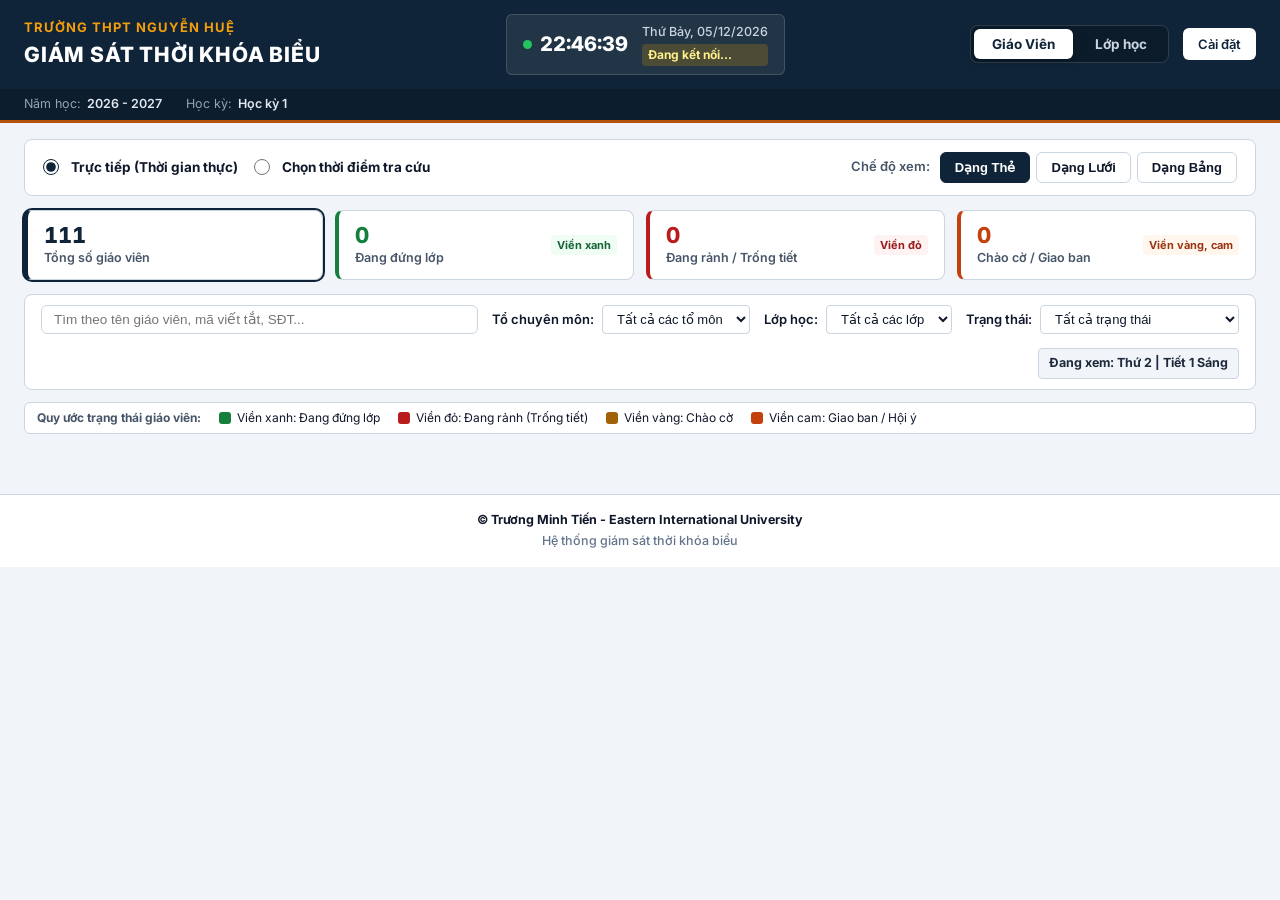
==== commit 6760e2e3: "Allow any Google email domain to log in (ALLOWED_DOMAINS=*)" ====
--- a/SourceCode/static/index.html
+++ b/SourceCode/static/index.html
@@ -32,7 +32,7 @@
                     </div>
                     <div>
                         <strong style="display: block; margin-bottom: 2px;">Cổng thông tin nội bộ nhà trường:</strong>
-                        <span>Hệ thống chỉ dành cho Ban Giám hiệu và Cán bộ Giáo viên. Vui lòng đăng nhập bằng tài khoản Google do ngành cấp (<strong>@ninhthuan.edu.vn</strong>) để tiếp tục.</span>
+                        <span>Hệ thống Giám sát Thời khóa biểu: Vui lòng đăng nhập bằng tài khoản Google để tiếp tục.</span>
                     </div>
                 </div>
 
@@ -1051,6 +1051,6 @@
     <!-- TOAST NOTIFICATION CONTAINER -->
     <div class="toast-container" id="toastContainer"></div>
 
-    <script src="app.js?v=2026092805"></script>
+    <script src="app.js?v=2026092806"></script>
 </body>
 </html>
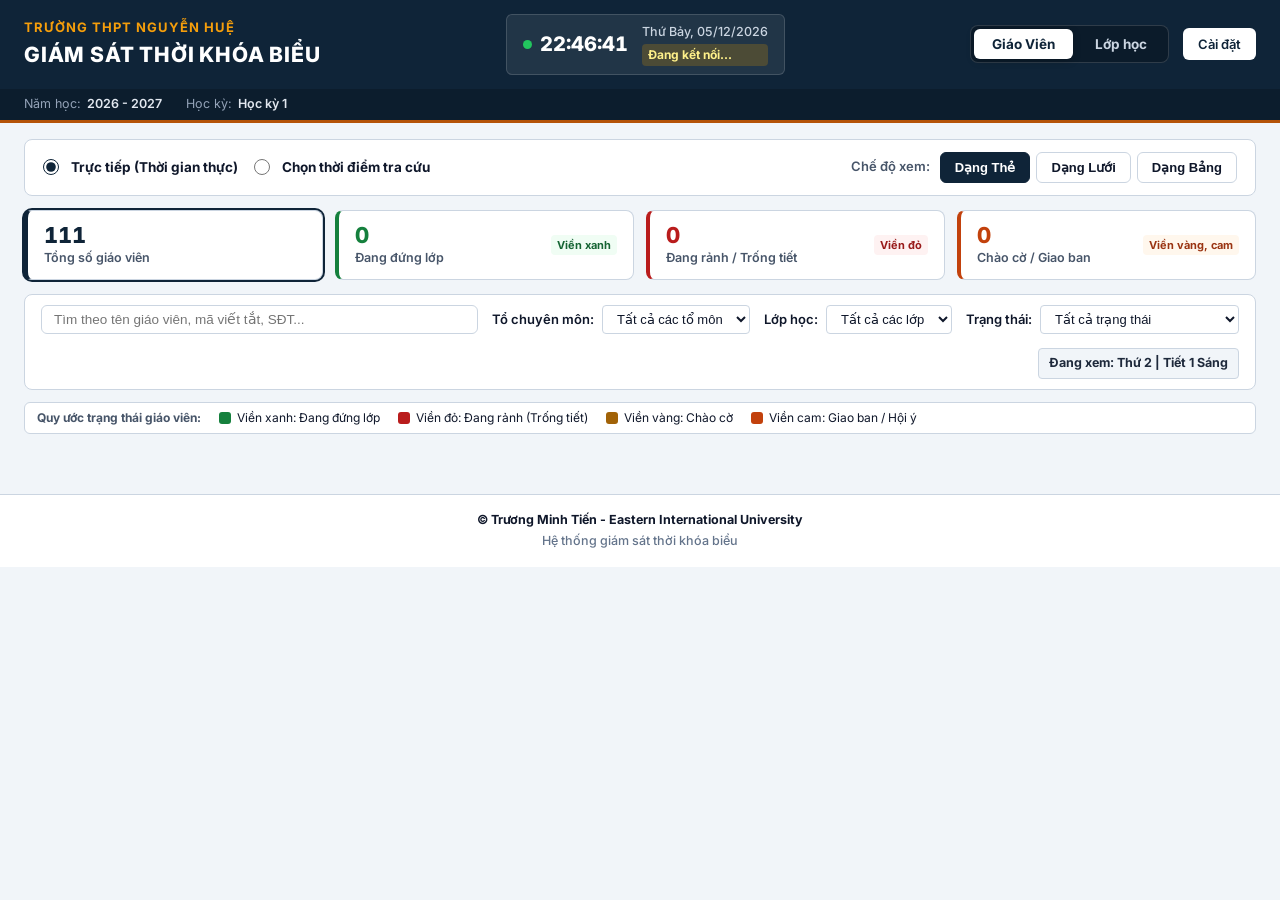
==== commit 9b145095: "Synchronize bell schedule updates across all devices via realtime polling" ====
--- a/SourceCode/static/index.html
+++ b/SourceCode/static/index.html
@@ -1051,6 +1051,6 @@
     <!-- TOAST NOTIFICATION CONTAINER -->
     <div class="toast-container" id="toastContainer"></div>
 
-    <script src="app.js?v=2026092806"></script>
+    <script src="app.js?v=2026092807"></script>
 </body>
 </html>
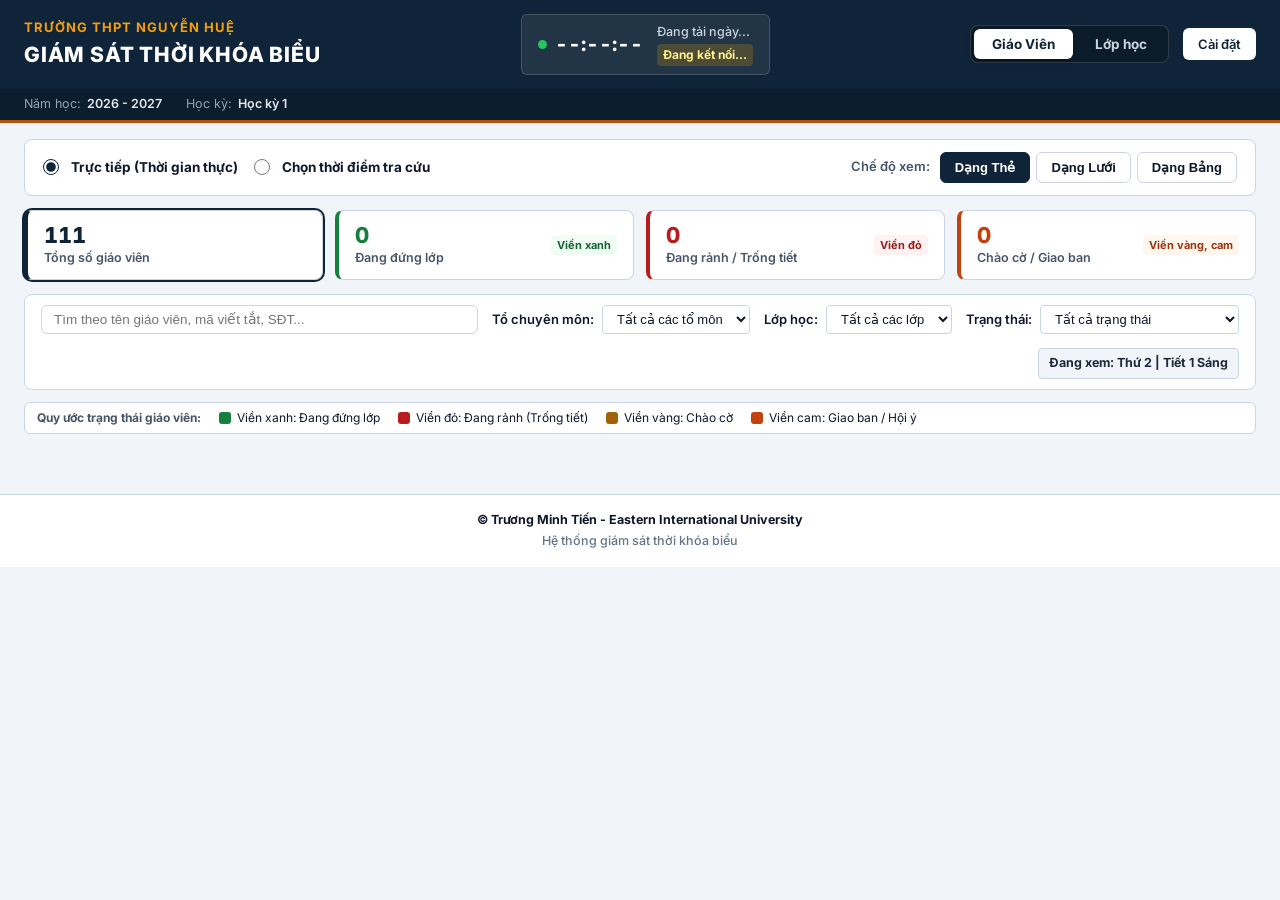
==== commit 5be5272a: "Allow editing break/recess/lunch times and drag-and-drop recess placement between periods" ====
--- a/SourceCode/static/index.html
+++ b/SourceCode/static/index.html
@@ -847,7 +847,7 @@
             </div>
             <div class="modal-body">
                 <div class="bell-modal-notice">
-                    <strong>Hướng dẫn sử dụng:</strong> Thầy có thể gõ trực tiếp giờ bắt đầu và kết thúc (định dạng <code>HH:MM</code>, ví dụ: <code>07:00</code>, <code>07:45</code>) vào từng ô. Bấm nút <strong>Lưu</strong> ở từng dòng để cập nhật riêng tiết đó, hoặc bấm <strong>Lưu tất cả thay đổi</strong> ở góc dưới để cập nhật toàn bộ.
+                    <strong>💡 Hướng dẫn:</strong> Thầy cô có thể nhập trực tiếp khung giờ từng Tiết học, giờ Ra chơi và Nghỉ trưa. Có thể <strong>Kéo & thả (⋮⋮)</strong> hoặc bấm nút <strong>▲ ▼ / Chọn vị trí</strong> trên thanh "RA CHƠI" để di chuyển giờ ra chơi vào sau Tiết 1, 2, 3 hoặc 4 tùy ý.
                 </div>
 
                 <div class="table-responsive mt-2">
@@ -1051,6 +1051,6 @@
     <!-- TOAST NOTIFICATION CONTAINER -->
     <div class="toast-container" id="toastContainer"></div>
 
-    <script src="app.js?v=2026092807"></script>
+    <script src="app.js?v=2026092808"></script>
 </body>
 </html>
--- a/SourceCode/static/style.css
+++ b/SourceCode/static/style.css
@@ -1709,15 +1709,87 @@
 }
 
 .bell-recess-row {
-    background: #f8fafc;
-    color: #64748b;
-    font-style: italic;
+    background: #f0f9ff;
+    color: #0369a1;
+    font-size: 13px;
+    transition: background 0.15s ease, border-color 0.15s ease;
+}
+
+.bell-recess-row td {
+    padding: 7px 10px !important;
+    border-bottom: 2px dashed #93c5fd;
+    border-top: 1px dashed #bfdbfe;
+}
+
+.draggable-recess-row {
+    cursor: grab;
+    user-select: none;
+}
+
+.draggable-recess-row:active {
+    cursor: grabbing;
+    background: #e0f2fe;
+}
+
+.draggable-recess-row.dragging {
+    opacity: 0.45;
+    background: #bae6fd;
+}
+
+.period-row-drop-target {
+    background: rgba(37, 99, 235, 0.12) !important;
+    outline: 2px dashed #2563eb !important;
+}
+
+.recess-drag-handle {
+    cursor: grab;
+    display: inline-flex;
+    align-items: center;
+    justify-content: center;
+    padding: 2px 6px;
+    margin-right: 6px;
+    background: #bae6fd;
+    color: #0369a1;
+    border-radius: 4px;
+    font-weight: 900;
+    font-size: 13px;
+    letter-spacing: -1px;
+}
+
+.recess-drag-handle:hover {
+    background: #7dd3fc;
+}
+
+.btn-move-recess {
+    padding: 2px 7px;
+    font-size: 11px;
+    font-weight: 700;
+    border: 1px solid #7dd3fc;
+    background: #ffffff;
+    color: #0284c7;
+    border-radius: 4px;
+    cursor: pointer;
+    transition: all 0.15s ease;
+    display: inline-flex;
+    align-items: center;
+    justify-content: center;
+}
+
+.btn-move-recess:hover {
+    background: #0284c7;
+    color: #ffffff;
+    border-color: #0284c7;
+}
+
+.recess-pos-select {
+    padding: 2px 6px;
     font-size: 12px;
-}
-
-.bell-recess-row td {
-    padding: 6px 10px !important;
-    border-bottom: 1px dashed #cbd5e1;
+    font-weight: 600;
+    color: #0369a1;
+    border: 1px solid #7dd3fc;
+    border-radius: 4px;
+    background: #ffffff;
+    cursor: pointer;
 }
 
 .bell-time-input {
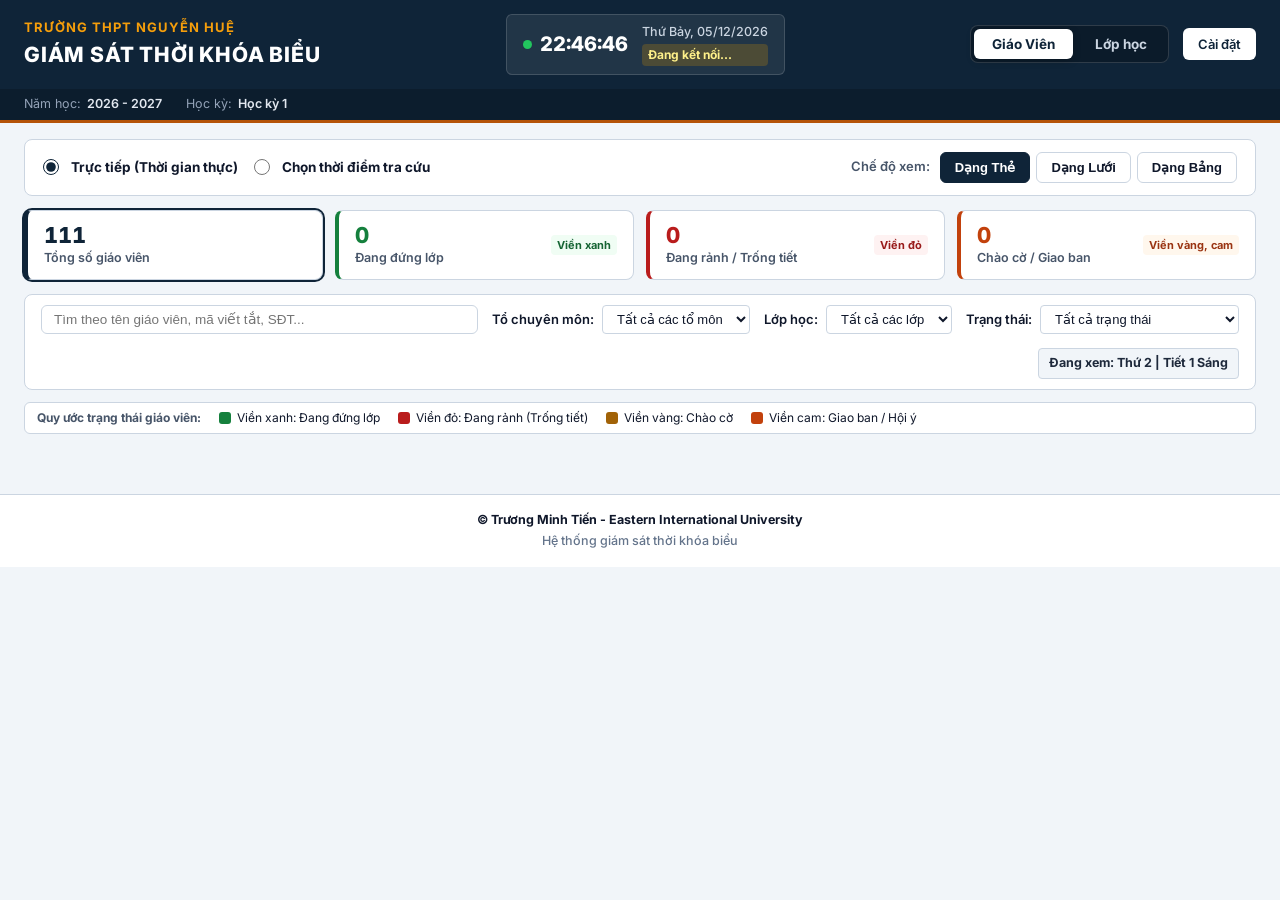
==== commit 3badd117: "Fix syntax error in app.js at line 2045" ====
--- a/SourceCode/static/index.html
+++ b/SourceCode/static/index.html
@@ -1051,6 +1051,6 @@
     <!-- TOAST NOTIFICATION CONTAINER -->
     <div class="toast-container" id="toastContainer"></div>
 
-    <script src="app.js?v=2026092808"></script>
+    <script src="app.js?v=2026092809"></script>
 </body>
 </html>
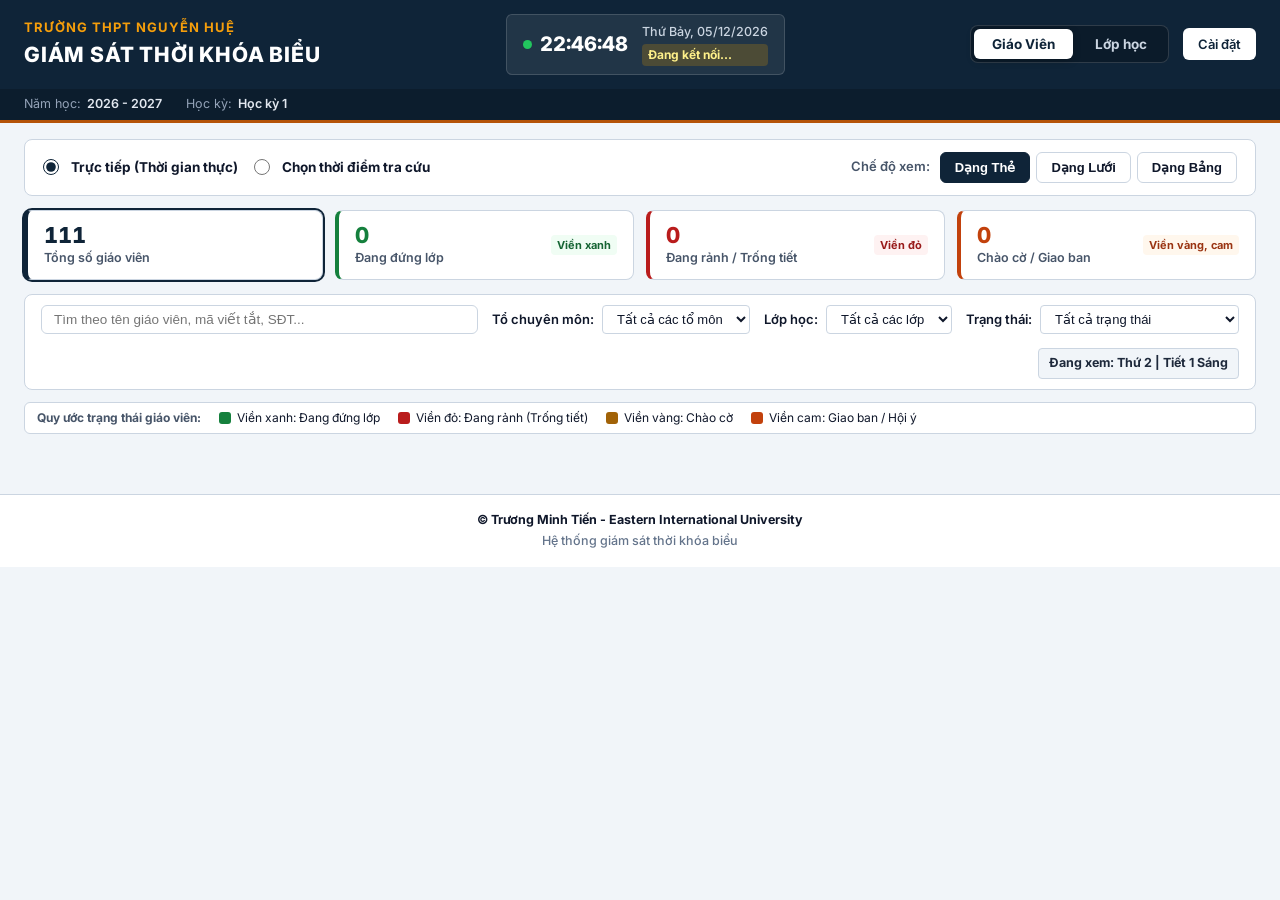
==== commit e80a75c9: "Update title and subtitles in index.html" ====
--- a/SourceCode/static/index.html
+++ b/SourceCode/static/index.html
@@ -3,7 +3,7 @@
 <head>
     <meta charset="UTF-8">
     <meta name="viewport" content="width=device-width, initial-scale=1.0">
-    <title>TRƯỜNG THPT NGUYỄN HUỆ - GIÁM SÁT THỜI KHÓA BIỂU</title>
+    <title>TRƯỜNG THPT NGUYỄN HUỆ - THỜI KHÓA BIỂU CHÍNH KHÓA </title>
     <link rel="stylesheet" href="style.css">
     <link rel="preconnect" href="https://fonts.googleapis.com">
     <link rel="preconnect" href="https://fonts.gstatic.com" crossorigin>
@@ -18,7 +18,7 @@
         <div class="login-gate-card">
             <div class="login-gate-header">
                 <div class="login-school-badge">THPT NGUYỄN HUỆ</div>
-                <h2 class="login-gate-title">HỆ THỐNG GIÁM SÁT THỜI KHÓA BIỂU</h2>
+                <h2 class="login-gate-title">THỜI KHÓA BIỂU CHÍNH KHÓA</h2>
                 <p class="login-gate-subtitle">Cổng tra cứu thời khóa biểu & điều hành giảng dạy theo thời gian thực</p>
             </div>
 
@@ -32,7 +32,7 @@
                     </div>
                     <div>
                         <strong style="display: block; margin-bottom: 2px;">Cổng thông tin nội bộ nhà trường:</strong>
-                        <span>Hệ thống Giám sát Thời khóa biểu: Vui lòng đăng nhập bằng tài khoản Google để tiếp tục.</span>
+                        <span>Vui lòng đăng nhập bằng tài khoản Google để tiếp tục.</span>
                     </div>
                 </div>
 
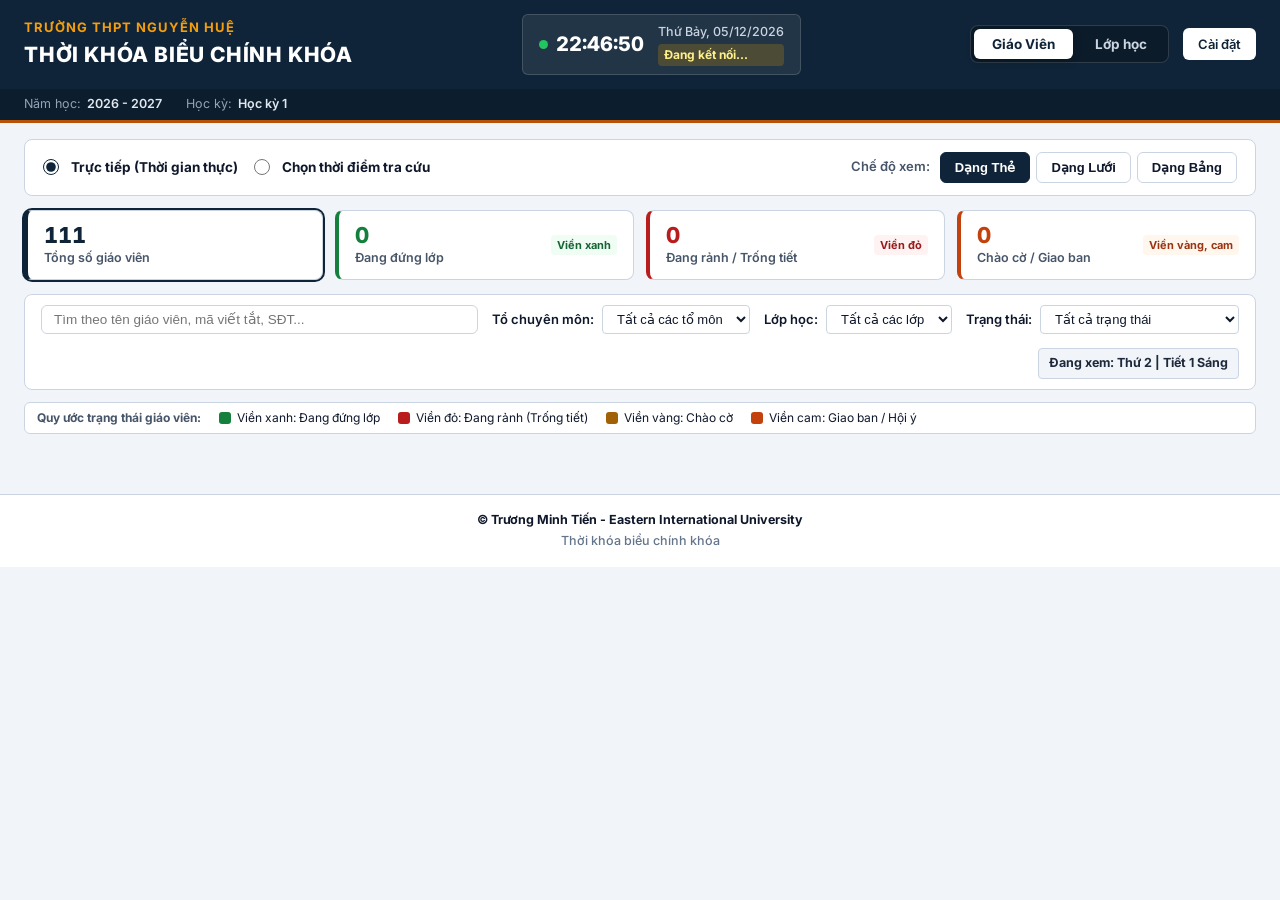
==== commit 51afd02f: "Update main header system title and footer to THỜI KHÓA BIỂU CHÍNH KHÓA" ====
--- a/SourceCode/static/index.html
+++ b/SourceCode/static/index.html
@@ -57,7 +57,7 @@
             <div class="header-branding">
                 <div class="brand-titles">
                     <div class="school-name" id="schoolName">TRƯỜNG THPT NGUYỄN HUỆ</div>
-                    <h1 class="system-title">GIÁM SÁT THỜI KHÓA BIỂU</h1>
+                    <h1 class="system-title">THỜI KHÓA BIỂU CHÍNH KHÓA</h1>
                 </div>
             </div>
 
@@ -523,7 +523,7 @@
     <!-- FOOTER COPYRIGHT -->
     <footer class="app-footer">
         <div class="footer-title">&copy; Trương Minh Tiến - Eastern International University</div>
-        <div class="footer-sub">Hệ thống giám sát thời khóa biểu</div>
+        <div class="footer-sub">Thời khóa biểu chính khóa</div>
     </footer>
 
     <!-- MODAL 1: CHI TIẾT Ô TIẾT HỌC -->
@@ -1051,6 +1051,6 @@
     <!-- TOAST NOTIFICATION CONTAINER -->
     <div class="toast-container" id="toastContainer"></div>
 
-    <script src="app.js?v=2026092809"></script>
+    <script src="app.js?v=2026092810"></script>
 </body>
 </html>
